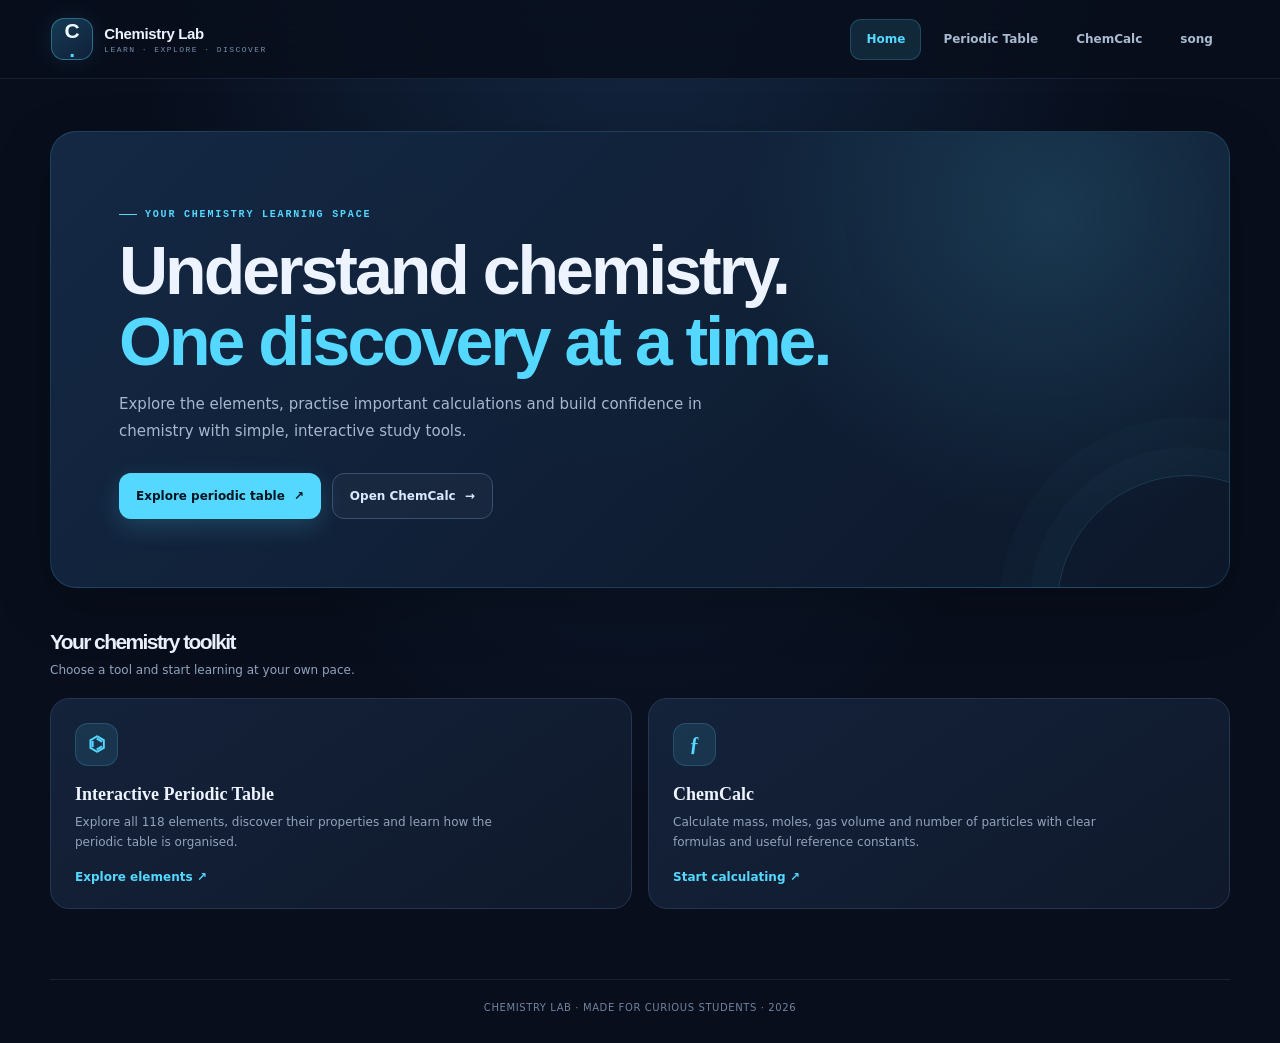
==== index.html @ ca5dcce4 "Add files via upload" ====
<!DOCTYPE html>
<html lang="en">

<head>
  <meta charset="UTF-8">
  <meta name="viewport" content="width=device-width, initial-scale=1.0">
  <meta name="theme-color" content="#080e1c">
  <meta name="description"
    content="A student-friendly chemistry learning hub with an interactive periodic table and chemistry calculator.">
  <title>Chemistry Lab | Student Learning Hub</title>
  <link rel="stylesheet" href="style.css">
</head>

<body>
  <header class="site-header">
    <nav class="site-nav" aria-label="Main navigation">
      <a class="site-brand" href="index.html" aria-label="Chemistry Lab home">
        <span class="brand-symbol">C<span>·</span></span>
        <span class="brand-copy"><strong>Chemistry Lab</strong><small>LEARN · EXPLORE · DISCOVER</small></span>
      </a>
      <button class="nav-toggle" type="button" aria-label="Toggle navigation" aria-expanded="false"
        aria-controls="primaryNav">
        <span></span><span></span><span></span>
      </button>
      <div class="nav-links" id="primaryNav">
        <a class="nav-link active" aria-current="page" href="index.html">Home</a>
        <a class="nav-link " href="pt.html">Periodic Table</a>
        <a class="nav-link " href="chemcalc.html">ChemCalc</a>
        <a class="nav-link " href="Brain Fog Reset — Stop Overthinking & Reduce Mental Fatigue ｜ 40Hz Gamma [O8P82HdjSN4].mp3" download="relax">song</a>
      </div>
    </nav>
  </header>
  <main class="page-wrap">
    <section class="home-hero">
      <span class="page-kicker">Your chemistry learning space</span>
      <h1>Understand chemistry.<br><span>One discovery at a time.</span></h1>
      <p>Explore the elements, practise important calculations and build confidence in chemistry with simple,
        interactive study tools.</p>
      <div class="hero-actions">
        <a class="action-link action-primary" href="pt.html">Explore periodic table <span>↗</span></a>
        <a class="action-link action-secondary" href="chemcalc.html">Open ChemCalc <span>→</span></a>
      </div>
    </section>
    <section class="section-intro">
      <h2>Your chemistry toolkit</h2>
      <p>Choose a tool and start learning at your own pace.</p>
    </section>
    <section class="tool-grid">
      <a class="tool-card" href="pt.html">
        <span class="tool-icon">⌬</span>
        <h3>Interactive Periodic Table</h3>
        <p>Explore all 118 elements, discover their properties and learn how the periodic table is organised.</p>
        <span class="card-arrow">Explore elements <span>↗</span></span>
      </a>
      <a class="tool-card" href="chemcalc.html">
        <span class="tool-icon">ƒ</span>
        <h3>ChemCalc</h3>
        <p>Calculate mass, moles, gas volume and number of particles with clear formulas and useful reference constants.
        </p>
        <span class="card-arrow">Start calculating <span>↗</span></span>
      </a>
    </section>
  </main>
  <footer class="site-footer">CHEMISTRY LAB · MADE FOR CURIOUS STUDENTS · 2026</footer>
  <script src="site.js" defer></script>
</body>

</html>
---- style.css ----
@import url('https://fonts.googleapis.com/css2?family=DM+Mono:wght@400;

500&family=Inter:wght@400;500;600;700;800&family=Manrope:wght@500;600;700;800&display=swap');500&family=Inter:wght@400;500;600;700;800&family=Manrope:wght@500;600;700;800&display=swap');

    :root {
      --bg: #080e1c;
      --surface: #101a2d;
      --surface-2: #14213a;
      --line: #263651;
      --text: #edf4ff;
      --muted: #8fa2bf;
      --accent: #54d8ff;
      --tile-size: clamp(42px, 4.65vw, 67px);
      --tile-gap: 5px;
      --anim-speed: 700ms;
      --alkali: #ff777e;
      --alkaline: #ffb45f;
      --transition: #f4cf69;
      --post: #69d6bd;
      --metalloid: #8bd28b;
      --nonmetal: #64b8ff;
      --halogen: #a99aff;
      --noble: #d58bff;
      --lanth: #ff91c8;
      --act: #ed9a8a;
      --unknown: #9aa8bc;
    }

    * {
      box-sizing: border-box
    }

    body {
      margin: 0;
      background: radial-gradient(ellipse at 50% -20%, #182b4b 0%, var(--bg) 58%);
      color: var(--text);
      font-family: Inter, sans-serif;
      min-height: 100vh
    }

    button,
    input,
    select {
      font: inherit
    }

    button {
      cursor: pointer
    }

    .app {
      max-width: 1600px;
      margin: auto;
      padding: 30px clamp(14px, 3vw, 42px) 46px
    }

    .topbar {
      display: flex;
      align-items: center;
      justify-content: space-between;
      gap: 18px;
      margin-bottom: 30px
    }

    .brand {
      display: flex;
      align-items: center;
      gap: 13px
    }

    .brand-mark {
      width: 43px;
      height: 43px;
      border: 1px solid #32617a;
      background: linear-gradient(145deg, #12364d, #102037);
      border-radius: 13px;
      display: grid;
      place-items: center;
      color: var(--accent);
      font: 700 20px 'DM Mono';
      box-shadow: 0 0 28px #54d8ff18
    }

    .brand h1 {
      font: 800 19px Manrope;
      margin: 0;
      letter-spacing: -.5px
    }

    .brand p {
      margin: 3px 0 0;
      color: var(--muted);
      font-size: 11px;
      letter-spacing: 1.5px;
      text-transform: uppercase
    }

    .top-actions {
      display: flex;
      gap: 9px
    }

    .btn {
      border: 1px solid var(--line);
      background: #111d31;
      color: var(--text);
      padding: 10px 14px;
      border-radius: 10px;
      font-size: 12px;
      font-weight: 600;
      transition: .2s
    }

    .btn:hover {
      border-color: var(--accent);
      color: var(--accent);
      transform: translateY(-1px)
    }

    .hero {
      display: flex;
      align-items: end;
      justify-content: space-between;
      gap: 20px;
      margin-bottom: 24px
    }

    .eyebrow {
      color: var(--accent);
      font: 500 10px 'DM Mono';
      letter-spacing: 2px;
      text-transform: uppercase
    }

    h2 {
      font: 800 clamp(27px, 4vw, 42px) Manrope;
      letter-spacing: -1.6px;
      margin: 8px 0 7px
    }

    .subtitle {
      color: var(--muted);
      font-size: 13px;
      line-height: 1.6;
      margin: 0
    }

    .stats {
      display: flex;
      gap: 22px;
      padding-bottom: 4px
    }

    .stat strong {
      display: block;
      font: 700 20px 'DM Mono';
      color: var(--text)
    }

    .stat span {
      font-size: 10px;
      color: var(--muted);
      text-transform: uppercase;
      letter-spacing: 1px
    }

    .toolbar {
      display: flex;
      gap: 10px;
      align-items: center;
      flex-wrap: wrap;
      margin: 23px 0 17px
    }

    .search-wrap {
      position: relative;
      flex: 1;
      min-width: 220px;
      max-width: 390px
    }

    .search-wrap span {
      position: absolute;
      left: 13px;
      top: 50%;
      transform: translateY(-50%);
      color: var(--muted)
    }

    .search {
      width: 100%;
      background: var(--surface);
      border: 1px solid var(--line);
      border-radius: 10px;
      color: var(--text);
      padding: 11px 14px 11px 37px;
      outline: none;
      font-size: 12px
    }

    .search:focus {
      border-color: var(--accent);
      box-shadow: 0 0 0 3px #54d8ff18
    }

    select {
      background: var(--surface);
      border: 1px solid var(--line);
      color: var(--text);
      padding: 11px 32px 11px 12px;
      border-radius: 10px;
      font-size: 12px;
      outline: none
    }

    .legend {
      display: flex;
      gap: 7px;
      flex-wrap: wrap;
      margin: 0 0 19px
    }

    .legend-item {
      display: flex;
      align-items: center;
      gap: 6px;
      color: var(--muted);
      font-size: 10px;
      background: #ffffff06;
      border: 1px solid #ffffff0b;
      border-radius: 20px;
      padding: 6px 9px
    }

    .dot {
      width: 7px;
      height: 7px;
      border-radius: 50%;
      background: var(--c)
    }

    .table-shell {
      overflow-x: auto;
      padding: 8px 3px 18px;
      scrollbar-color: #30445f transparent
    }

    .group-header {
      display: grid;
      grid-template-columns: 24px repeat(18, minmax(var(--tile-size), 1fr));
      gap: var(--tile-gap);
      min-width: 1068px;
      margin-bottom: 5px
    }

    .periodic-grid {
      display: grid;
      grid-template-columns: 24px repeat(18, minmax(var(--tile-size), 1fr));
      grid-template-rows: repeat(7, var(--tile-size));
      gap: var(--tile-gap);
      min-width: 1068px;
      position: relative
    }

    .group-label {
      font: 10px 'DM Mono';
      color: #60738f;
      text-align: center
    }

    .period-label {
      font: 10px 'DM Mono';
      color: #60738f;
      display: flex;
      align-items: center;
      justify-content: center
    }

    .element {
      position: relative;
      min-width: 0;
      border: 1px solid color-mix(in srgb, var(--family) 52%, #23344d);
      background: linear-gradient(145deg, color-mix(in srgb, var(--family) 17%, #101a2d), #101a2d 80%);
      border-radius: 8px;
      color: var(--text);
      padding: 5px 4px 4px;
      text-align: center;
      display: flex;
      flex-direction: column;
      justify-content: space-between;
      align-items: center;
      transition: transform var(--anim-speed) cubic-bezier(.2, .8, .2, 1), border-color .2s, box-shadow .2s, opacity .2s;
      overflow: hidden
    }

    .element:before {
      content: "";
      position: absolute;
      inset: 0 0 auto;
      height: 2px;
      background: var(--family);
      opacity: .85
    }

    .element:hover {
      z-index: 4;
      transform: translateY(-4px) scale(1.06);
      border-color: var(--family);
      box-shadow: 0 8px 24px color-mix(in srgb, var(--family) 22%, transparent)
    }

    .element.dimmed {
      opacity: .12;
      filter: grayscale(1)
    }

    .element.selected {
      z-index: 8;
      transform: scale(1.13);
      border-color: white;
      box-shadow: 0 0 0 2px var(--family), 0 0 35px color-mix(in srgb, var(--family) 48%, transparent)
    }

    .atomic {
      font: 9px 'DM Mono';
      align-self: flex-start;
      color: color-mix(in srgb, var(--family) 75%, white);
      line-height: 1
    }

    .symbol {
      font: 800 clamp(16px, 1.7vw, 23px) Manrope;
      line-height: 1.05;
      letter-spacing: -.8px
    }

    .el-name {
      font-size: clamp(7px, .7vw, 9px);
      white-space: nowrap;
      overflow: hidden;
      text-overflow: ellipsis;
      width: 100%;
      color: #c0cee0
    }

    .mass {
      font: 8px 'DM Mono';
      color: #8194ad
    }

    .series {
      display: grid;
      grid-template-columns: repeat(15, minmax(var(--tile-size), 1fr));
      gap: var(--tile-gap);
      min-width: 900px;
      margin-left: calc(24px + 3 * (var(--tile-size) + var(--tile-gap)));
    }

    .series-label {
      font-size: 10px;
      color: var(--muted);
      letter-spacing: .8px;
      text-transform: uppercase;
      margin: 14px 0 7px 4px
    }

    .series .element {
      height: var(--tile-size)
    }

    .placeholder {
      border: 1px dashed #40516b;
      border-radius: 8px;
      color: #72839c;
      display: flex;
      flex-direction: column;
      justify-content: center;
      align-items: center;
      font-size: 9px;
      background: #ffffff04
    }

    .placeholder strong {
      font: 700 15px 'DM Mono';
      color: #a9bad1
    }

    .table-foot {
      display: flex;
      justify-content: space-between;
      gap: 15px;
      color: #71839e;
      font-size: 10px;
      margin-top: 14px;
      flex-wrap: wrap
    }

    kbd {
      font: 10px 'DM Mono';
      border: 1px solid var(--line);
      border-radius: 4px;
      padding: 2px 5px;
      color: #a9bad1
    }

    .empty {
      display: none;
      text-align: center;
      padding: 30px;
      color: var(--muted);
      font-size: 13px
    }

    .overlay {
      position: fixed;
      inset: 0;
      z-index: 20;
      background: #030812d9;
      backdrop-filter: blur(13px);
      display: grid;
      place-items: center;
      padding: 20px;
      opacity: 0;
      visibility: hidden;
      transition: opacity var(--anim-speed), visibility var(--anim-speed)
    }

    .overlay.open {
      opacity: 1;
      visibility: visible
    }

    .detail {
      width: min(720px, 100%);
      max-height: 90vh;
      overflow: auto;
      background: linear-gradient(145deg, #172640, #0d1729 70%);
      border: 1px solid #344967;
      border-radius: 23px;
      box-shadow: 0 30px 100px #0009;
      transform: scale(.78) translateY(25px);
      opacity: 0;
      transition: transform var(--anim-speed) cubic-bezier(.16, 1, .3, 1), opacity var(--anim-speed);
      padding: clamp(20px, 4vw, 34px)
    }

    .overlay.open .detail {
      transform: scale(1) translateY(0);
      opacity: 1
    }

    .detail-head {
      display: flex;
      justify-content: space-between;
      align-items: center
    }

    .detail-kicker {
      font: 11px 'DM Mono';
      color: var(--accent);
      letter-spacing: 1.5px;
      text-transform: uppercase
    }

    .close {
      width: 36px;
      height: 36px;
      border-radius: 50%;
      border: 1px solid var(--line);
      background: #ffffff08;
      color: var(--text);
      font-size: 19px
    }

    .detail-main {
      display: flex;
      gap: 26px;
      align-items: center;
      margin: 25px 0
    }

    .big-tile {
      width: 145px;
      min-width: 145px;
      aspect-ratio: 1;
      border-radius: 18px;
      border: 1px solid var(--family);
      background: linear-gradient(145deg, color-mix(in srgb, var(--family) 27%, #101a2d), #101a2d);
      display: flex;
      flex-direction: column;
      justify-content: space-between;
      padding: 15px;
      box-shadow: 0 0 55px color-mix(in srgb, var(--family) 20%, transparent)
    }

    .big-tile .atomic {
      font-size: 14px
    }

    .big-tile .symbol {
      font-size: 56px
    }

    .big-tile .el-name {
      font-size: 13px
    }

    .big-tile .mass {
      font-size: 12px
    }

    .detail-title h3 {
      font: 800 clamp(28px, 5vw, 42px) Manrope;
      margin: 0 0 5px;
      letter-spacing: -1.5px
    }

    .detail-title p {
      margin: 0;
      color: var(--muted);
      font-size: 13px
    }

    .pill {
      display: inline-block;
      margin-top: 12px;
      padding: 6px 10px;
      border-radius: 30px;
      border: 1px solid var(--family);
      color: var(--family);
      font-size: 10px;
      text-transform: uppercase;
      letter-spacing: 1px
    }

    .info-grid {
      display: grid;
      grid-template-columns: repeat(3, 1fr);
      gap: 9px
    }

    .info {
      background: #ffffff06;
      border: 1px solid #ffffff0c;
      border-radius: 12px;
      padding: 13px
    }

    .info span {
      display: block;
      color: var(--muted);
      font-size: 10px;
      margin-bottom: 7px
    }

    .info strong {
      font: 600 13px 'DM Mono';
      overflow-wrap: anywhere
    }

    .detail-note {
      color: #93a7c2;
      font-size: 12px;
      line-height: 1.7;
      margin: 20px 0 0;
      border-top: 1px solid #ffffff12;
      padding-top: 17px
    }

    .settings-panel {
      position: fixed;
      z-index: 30;
      right: 18px;
      top: 75px;
      width: min(330px, calc(100vw - 36px));
      background: #111d31;
      border: 1px solid #344967;
      border-radius: 17px;
      padding: 18px;
      box-shadow: 0 20px 70px #0009;
      display: none
    }

    .settings-panel.open {
      display: block;
      animation: pop .25s ease
    }

    @keyframes pop {
      from {
        opacity: 0;
        transform: translateY(-8px)
      }

      to {
        opacity: 1;
        transform: translateY(0)
      }
    }

    .settings-panel h3 {
      font: 700 16px Manrope;
      margin: 0 0 15px
    }

    .setting {
      display: flex;
      align-items: center;
      justify-content: space-between;
      gap: 12px;
      margin: 14px 0;
      color: #bdcbe0;
      font-size: 12px
    }

    .setting input[type=color] {
      width: 38px;
      height: 28px;
      border: 0;
      background: none;
      padding: 0
    }

    .setting input[type=range] {
      width: 125px;
      accent-color: var(--accent)
    }

    .settings-actions {
      display: flex;
      gap: 8px;
      margin-top: 16px
    }

    .settings-actions button {
      flex: 1
    }

    body.light {
      --bg: #edf3fa;
      --surface: #fff;
      --surface-2: #e4edf7;
      --line: #cbd7e6;
      --text: #142238;
      --muted: #64758d;
      background: radial-gradient(ellipse at 50% -20%, #d6e8f7 0%, var(--bg) 60%)
    }

    body.light .element {
      background: linear-gradient(145deg, color-mix(in srgb, var(--family) 17%, white), white 80%);
      color: #142238
    }

    body.light .el-name {
      color: #40516b
    }

    body.light .btn,
    body.light select,
    body.light .search {
      background: white;
      color: #142238
    }

    body.light .detail {
      background: linear-gradient(145deg, #f6faff, #e7eff8);
      border-color: #c4d3e5
    }

    body.light .info {
      background: #ffffffa8;
      border-color: #d5dfeb
    }

    body.light .settings-panel {
      background: #f7faff;
      border-color: #c4d3e5
    }

    body.light .setting {
      color: #34445c
    }

    @media(max-width:700px) {
      .app {
        padding-top: 18px
      }

      .topbar {
        align-items: flex-start
      }

      .hero {
        align-items: flex-start;
        flex-direction: column
      }

      .stats {
        gap: 17px
      }

      .info-grid {
        grid-template-columns: repeat(2, 1fr)
      }

      .detail-main {
        gap: 16px
      }

      .big-tile {
        width: 112px;
        min-width: 112px
      }

      .big-tile .symbol {
        font-size: 43px
      }

      .brand p {
        font-size: 9px
      }

      .top-actions .btn {
        padding: 9px 10px
      }
    }

    @media(prefers-reduced-motion:reduce) {

      *,
      *:before,
      *:after {
        transition-duration: .01ms !important;
        animation-duration: .01ms !important;
        scroll-behavior: auto !important
      }
    }
  

/* =========================================================
   CHEMISTRY LAB — SHARED DESIGN SYSTEM
   All pages use this stylesheet and the same navigation.
   ========================================================= */

:root {
  --bg: #080e1c;
  --surface: #101a2d;
  --surface-raised: #14213a;
  --line: #263651;
  --text: #edf4ff;
  --muted: #91a3bd;
  --accent: #54d8ff;
  --accent-soft: rgba(84,216,255,.12);
  --radius: 18px;
  --shadow: 0 18px 55px rgba(0,0,0,.22);
}
* { box-sizing: border-box; }
html { scroll-behavior: smooth; }
body {
  margin: 0;
  min-height: 100vh;
  color: var(--text);
  background:
    radial-gradient(ellipse at 50% -22%, rgba(31,65,105,.55), transparent 58%),
    var(--bg);
  font-family: Inter, system-ui, sans-serif;
}
button, input, select { font: inherit; }
a { color: inherit; }

/* Shared navigation */
.site-header {
  position: sticky;
  top: 0;
  z-index: 50;
  padding: 12px clamp(14px, 4vw, 54px);
  background: rgba(8,14,28,.82);
  border-bottom: 1px solid rgba(135,165,205,.13);
  backdrop-filter: blur(18px);
}
.site-nav {
  max-width: 1530px;
  min-height: 54px;
  margin: 0 auto;
  display: flex;
  align-items: center;
  justify-content: space-between;
  gap: 22px;
}
.site-brand {
  display: inline-flex;
  align-items: center;
  gap: 11px;
  text-decoration: none;
  flex-shrink: 0;
}
.brand-symbol {
  width: 42px; height: 42px;
  display: grid; place-items: center;
  border-radius: 13px;
  border: 1px solid rgba(84,216,255,.38);
  background: linear-gradient(145deg,#163b54,#102039);
  color: #effaff;
  font: 800 21px Manrope,sans-serif;
  box-shadow: 0 0 25px rgba(84,216,255,.10);
}
.brand-symbol span { color: var(--accent); }
.brand-copy { display: grid; gap: 3px; }
.brand-copy strong { font: 800 15px Manrope,sans-serif; letter-spacing: -.35px; }
.brand-copy small { color: #7890ad; font: 500 8px 'DM Mono',monospace; letter-spacing: 1.45px; }
.nav-links { display: flex; align-items: center; gap: 6px; }
.nav-link {
  display: inline-flex;
  align-items: center;
  min-height: 41px;
  padding: 0 15px;
  border: 1px solid transparent;
  border-radius: 11px;
  color: #a9bad1;
  text-decoration: none;
  font-size: 12px;
  font-weight: 650;
  transition: color .2s ease, background .2s ease, border-color .2s ease, transform .2s ease;
}
.nav-link:hover { color: #f4fbff; background: rgba(255,255,255,.055); transform: translateY(-1px); }
.nav-link.active {
  color: var(--accent);
  background: var(--accent-soft);
  border-color: rgba(84,216,255,.20);
}
.nav-toggle {
  display: none;
  width: 42px; height: 42px;
  border: 1px solid var(--line);
  border-radius: 11px;
  background: var(--surface);
  padding: 10px;
}
.nav-toggle span { display:block; height:2px; margin:4px 0; border-radius:4px; background:#dceaff; }

/* Shared student-friendly page elements */
.page-wrap { width: min(1180px, calc(100% - 36px)); margin: 52px auto 70px; }
.page-kicker {
  display: inline-flex; align-items: center; gap: 8px;
  color: var(--accent); font: 600 10px 'DM Mono',monospace;
  letter-spacing: 1.8px; text-transform: uppercase;
}
.page-kicker::before { content:""; width:18px; height:1px; background:var(--accent); }
.page-title {
  margin: 11px 0 9px;
  font: 800 clamp(30px,5vw,48px)/1.12 Manrope,sans-serif;
  letter-spacing: -1.8px;
}
.page-description { max-width: 650px; color: var(--muted); font-size: 14px; line-height: 1.75; }
.site-footer {
  max-width: 1180px; margin: 35px auto 0; padding: 22px 18px 30px;
  border-top: 1px solid rgba(135,165,205,.13);
  color: #71839e; text-align: center; font-size: 10px; letter-spacing: .6px;
}

/* Home page */
.home-hero {
  position: relative; overflow: hidden;
  padding: clamp(28px,6vw,68px);
  border: 1px solid rgba(84,216,255,.16);
  border-radius: 26px;
  background:
    radial-gradient(circle at 85% 18%, rgba(84,216,255,.15), transparent 29%),
    linear-gradient(135deg, rgba(21,42,70,.96), rgba(13,24,42,.96));
  box-shadow: var(--shadow);
}
.home-hero::after {
  content:"";
  position:absolute; width:260px; height:260px; right:-90px; bottom:-150px;
  border:1px solid rgba(84,216,255,.17); border-radius:50%;
  box-shadow:0 0 0 28px rgba(84,216,255,.025),0 0 0 58px rgba(84,216,255,.02);
}
.home-hero h1 { max-width:720px; margin:15px 0; font:800 clamp(38px,7vw,68px)/1.04 Manrope,sans-serif; letter-spacing:-3px; }
.home-hero h1 span { color:var(--accent); }
.home-hero p { max-width:590px; color:#a6b7cf; font-size:15px; line-height:1.8; }
.hero-actions { display:flex; flex-wrap:wrap; gap:11px; margin-top:28px; }
.action-link {
  display:inline-flex; align-items:center; justify-content:center; gap:9px;
  min-height:46px; padding:0 17px; border-radius:12px; text-decoration:none;
  font-size:12px; font-weight:750; transition:.2s ease;
}
.action-primary { color:#061522; background:var(--accent); box-shadow:0 8px 24px rgba(84,216,255,.18); }
.action-primary:hover { transform:translateY(-2px); box-shadow:0 12px 28px rgba(84,216,255,.25); }
.action-secondary { color:#dceaff; border:1px solid #3b506d; background:#ffffff08; }
.action-secondary:hover { border-color:var(--accent); color:var(--accent); }
.section-intro { margin:42px 0 17px; }
.section-intro h2 { margin:0 0 7px; font:800 21px Manrope,sans-serif; }
.section-intro p { margin:0; color:var(--muted); font-size:12px; line-height:1.6; }
.tool-grid { display:grid; grid-template-columns:repeat(2,minmax(0,1fr)); gap:16px; }
.tool-card {
  position:relative; display:flex; flex-direction:column; min-height:210px;
  padding:24px; border:1px solid var(--line); border-radius:19px;
  background:linear-gradient(145deg,#14223a,#0f192b);
  text-decoration:none; transition:transform .22s,border-color .22s,box-shadow .22s;
}
.tool-card:hover { transform:translateY(-4px); border-color:rgba(84,216,255,.48); box-shadow:0 18px 40px #0004; }
.tool-icon {
  width:43px;height:43px;display:grid;place-items:center;border-radius:13px;
  background:rgba(84,216,255,.11);border:1px solid rgba(84,216,255,.18);
  color:var(--accent);font:700 20px Manrope;
}
.tool-card h3 { margin:18px 0 7px; font:800 18px Manrope; }
.tool-card p { margin:0; max-width:430px; color:var(--muted); font-size:12px; line-height:1.7; }
.tool-card .card-arrow { margin-top:auto; padding-top:18px; color:var(--accent); font-size:12px; font-weight:700; }

/* ChemCalc — harmonised dark interface */
.container { max-width: 900px; margin: 48px auto 55px; padding: 0 22px; }
.intro { margin-bottom: 27px; }
.eyebrow { color:var(--accent); font:600 10px 'DM Mono',monospace; letter-spacing:1.8px; }
.intro h1 { color:var(--text); font:800 clamp(31px,5vw,46px) Manrope,sans-serif; letter-spacing:-1.8px; margin:10px 0; }
.intro h1 span { color:var(--accent); }
.intro p { color:var(--muted); font-size:13px; line-height:1.75; }
.calculator,.reference {
  color:var(--text); background:linear-gradient(145deg,#14213a,#101a2d);
  border:1px solid var(--line); border-radius:19px; padding:clamp(19px,3.5vw,30px);
  box-shadow:0 14px 40px rgba(0,0,0,.16);
}
.section-heading { display:flex; justify-content:space-between; align-items:center; gap:12px; margin-bottom:18px; }
.section-heading h2 { color:var(--text); font:800 17px Manrope,sans-serif; }
.nav-label,.step { color:#8297b3; font:700 9px Inter,sans-serif; letter-spacing:1.1px; }
.mode-grid { display:grid; grid-template-columns:repeat(4,minmax(0,1fr)); gap:10px; }
.mode {
  min-width:0; text-align:left; padding:15px 12px; border-radius:13px;
  border:1px solid #2a3c57; background:#0d1728; color:var(--text);
  cursor:pointer; transition:.2s ease;
}
.mode:hover { border-color:var(--accent); transform:translateY(-2px); }
.mode.active { border-color:rgba(84,216,255,.7); background:rgba(84,216,255,.10); box-shadow:inset 0 0 0 1px rgba(84,216,255,.08); }
.mode span { display:block; margin-bottom:10px; color:var(--accent); font-size:22px; }
.mode strong { display:block; font-size:12px; }
.mode small { display:block; margin-top:5px; color:var(--muted); font-size:10px; line-height:1.4; }
.input-heading { margin-top:30px; }
.inputs { display:grid; grid-template-columns:repeat(2,minmax(0,1fr)); gap:14px; }
.field { display:flex; flex-direction:column; gap:8px; margin-bottom:14px; }
.field label { color:#c9d7e9; font-size:11px; font-weight:700; }
.field input,.field select,.search,.toolbar select {
  width:100%; min-height:45px; padding:11px 13px;
  color:var(--text); background:#0b1525; border:1px solid #2b3d58;
  border-radius:10px; outline:none; font-size:12px; transition:.2s;
}
.field input:focus,.field select:focus { border-color:var(--accent); box-shadow:0 0 0 3px rgba(84,216,255,.10); }
.condition-field { margin-top:2px; }
.calculate-btn {
  width:100%; min-height:48px; margin-top:6px; padding:13px 17px;
  border:0; border-radius:11px; background:var(--accent); color:#061522;
  font-size:12px; font-weight:800; cursor:pointer; transition:.2s;
}
.calculate-btn:hover { transform:translateY(-2px); filter:brightness(1.06); box-shadow:0 10px 24px rgba(84,216,255,.15); }
.calculate-btn span { margin-left:8px; font-size:17px; }
.error { min-height:16px; margin-top:10px; color:#ff8f98; font-size:11px; }
.result { margin-top:18px; padding:21px; border:1px solid rgba(84,216,255,.18); border-radius:14px; background:rgba(84,216,255,.055); }
.result-top { display:flex; justify-content:space-between; gap:10px; color:#8fa3bf; font-size:9px; font-weight:800; letter-spacing:1px; }
.result-indicator { color:#6fe0b1; }
.result-label { margin-top:22px; color:var(--muted); font-size:11px; }
.result h2 { margin:7px 0; color:var(--accent); font:800 clamp(25px,5vw,35px) Manrope; overflow-wrap:anywhere; }
.result-unit { color:#a8b9d0; font-size:11px; }
.formula { margin-top:17px; padding-top:13px; border-top:1px solid rgba(145,163,189,.18); color:#d6e2f1; font-size:11px; overflow-wrap:anywhere; }
.reference { margin-top:17px; }
.reference-grid { display:grid; grid-template-columns:repeat(3,minmax(0,1fr)); gap:10px; }
.reference-card { padding:16px; border:1px solid #263953; border-radius:12px; background:#0d1728; }
.reference-card span,.reference-card small { display:block; color:var(--muted); font-size:9px; }
.reference-card strong { display:block; margin:9px 0 5px; color:var(--text); font:800 clamp(16px,3vw,20px) Manrope; overflow-wrap:anywhere; }
.container footer { margin-top:28px; color:#71839e; text-align:center; font-size:9px; letter-spacing:.7px; }

/* Periodic table spacing beneath the shared navigation */
.app { padding-top:28px; }
.topbar { margin-bottom:28px; }
.top-actions .btn { cursor:pointer; }

/* Mobile and accessibility */
:focus-visible { outline:2px solid var(--accent); outline-offset:3px; }
@media (max-width:760px) {
  .site-header { padding:9px 15px; }
  .nav-toggle { display:block; }
  .site-nav { flex-wrap:wrap; }
  .nav-links { display:none; width:100%; flex-direction:column; align-items:stretch; gap:4px; padding:7px 0 5px; }
  .nav-links.open { display:flex; }
  .nav-link { width:100%; justify-content:flex-start; }
  .page-wrap { margin-top:30px; }
  .home-hero h1 { letter-spacing:-2px; }
}
@media (max-width:600px) {
  .container { margin:32px auto 42px; padding:0 15px; }
  .calculator,.reference { padding:19px; }
  .mode-grid { grid-template-columns:repeat(2,minmax(0,1fr)); }
  .inputs { grid-template-columns:1fr; gap:0; }
  .reference-grid { grid-template-columns:1fr; }
  .section-heading h2 { font-size:15px; }
  .tool-grid { grid-template-columns:1fr; }
  .detail-main { gap:14px; }
}
@media (prefers-reduced-motion:reduce) {
  *,*::before,*::after { scroll-behavior:auto!important; animation-duration:.01ms!important; transition-duration:.01ms!important; }
}
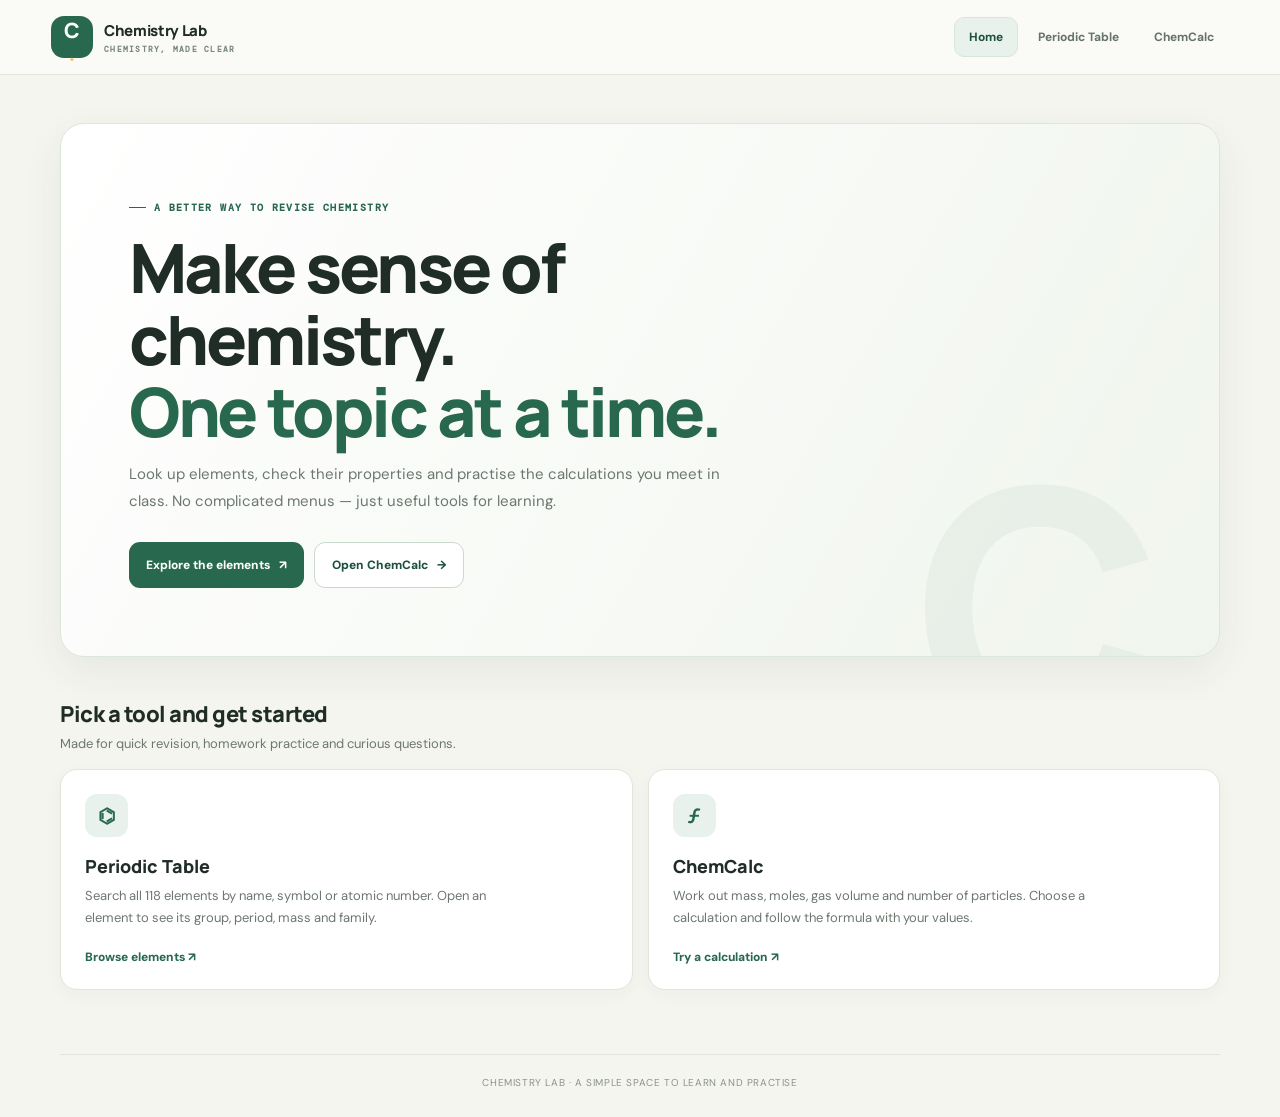
==== commit c239c4c0: "Simplify Chemistry Lab homepage and remove broken audio navigation" ====
--- a/index.html
+++ b/index.html
@@ -1,68 +1,66 @@
 <!DOCTYPE html>
 <html lang="en">
-
 <head>
   <meta charset="UTF-8">
   <meta name="viewport" content="width=device-width, initial-scale=1.0">
-  <meta name="theme-color" content="#080e1c">
-  <meta name="description"
-    content="A student-friendly chemistry learning hub with an interactive periodic table and chemistry calculator.">
-  <title>Chemistry Lab | Student Learning Hub</title>
+  <meta name="theme-color" content="#28684f">
+  <meta name="description" content="A practical chemistry study space with an interactive periodic table and chemistry calculator.">
+  <title>Chemistry Lab — Learn chemistry by doing</title>
+  <link rel="preconnect" href="https://fonts.googleapis.com">
+  <link rel="preconnect" href="https://fonts.gstatic.com" crossorigin>
   <link rel="stylesheet" href="style.css">
 </head>
-
 <body>
   <header class="site-header">
     <nav class="site-nav" aria-label="Main navigation">
       <a class="site-brand" href="index.html" aria-label="Chemistry Lab home">
         <span class="brand-symbol">C<span>·</span></span>
-        <span class="brand-copy"><strong>Chemistry Lab</strong><small>LEARN · EXPLORE · DISCOVER</small></span>
+        <span class="brand-copy"><strong>Chemistry Lab</strong><small>CHEMISTRY, MADE CLEAR</small></span>
       </a>
-      <button class="nav-toggle" type="button" aria-label="Toggle navigation" aria-expanded="false"
-        aria-controls="primaryNav">
+      <button class="nav-toggle" type="button" aria-label="Toggle navigation" aria-expanded="false" aria-controls="primaryNav">
         <span></span><span></span><span></span>
       </button>
       <div class="nav-links" id="primaryNav">
         <a class="nav-link active" aria-current="page" href="index.html">Home</a>
-        <a class="nav-link " href="pt.html">Periodic Table</a>
-        <a class="nav-link " href="chemcalc.html">ChemCalc</a>
-        <a class="nav-link " href="Brain Fog Reset — Stop Overthinking & Reduce Mental Fatigue ｜ 40Hz Gamma [O8P82HdjSN4].mp3" download="relax">song</a>
+        <a class="nav-link" href="pt.html">Periodic Table</a>
+        <a class="nav-link" href="chemcalc.html">ChemCalc</a>
       </div>
     </nav>
   </header>
+
   <main class="page-wrap">
     <section class="home-hero">
-      <span class="page-kicker">Your chemistry learning space</span>
-      <h1>Understand chemistry.<br><span>One discovery at a time.</span></h1>
-      <p>Explore the elements, practise important calculations and build confidence in chemistry with simple,
-        interactive study tools.</p>
+      <span class="page-kicker">A better way to revise chemistry</span>
+      <h1>Make sense of chemistry.<br><span>One topic at a time.</span></h1>
+      <p>Look up elements, check their properties and practise the calculations you meet in class. No complicated menus — just useful tools for learning.</p>
       <div class="hero-actions">
-        <a class="action-link action-primary" href="pt.html">Explore periodic table <span>↗</span></a>
-        <a class="action-link action-secondary" href="chemcalc.html">Open ChemCalc <span>→</span></a>
+        <a class="action-link action-primary" href="pt.html">Explore the elements <span aria-hidden="true">↗</span></a>
+        <a class="action-link action-secondary" href="chemcalc.html">Open ChemCalc <span aria-hidden="true">→</span></a>
       </div>
     </section>
+
     <section class="section-intro">
-      <h2>Your chemistry toolkit</h2>
-      <p>Choose a tool and start learning at your own pace.</p>
+      <h2>Pick a tool and get started</h2>
+      <p>Made for quick revision, homework practice and curious questions.</p>
     </section>
-    <section class="tool-grid">
+
+    <section class="tool-grid" aria-label="Chemistry learning tools">
       <a class="tool-card" href="pt.html">
-        <span class="tool-icon">⌬</span>
-        <h3>Interactive Periodic Table</h3>
-        <p>Explore all 118 elements, discover their properties and learn how the periodic table is organised.</p>
-        <span class="card-arrow">Explore elements <span>↗</span></span>
+        <span class="tool-icon" aria-hidden="true">⌬</span>
+        <h3>Periodic Table</h3>
+        <p>Search all 118 elements by name, symbol or atomic number. Open an element to see its group, period, mass and family.</p>
+        <span class="card-arrow">Browse elements <span aria-hidden="true">↗</span></span>
       </a>
       <a class="tool-card" href="chemcalc.html">
-        <span class="tool-icon">ƒ</span>
+        <span class="tool-icon" aria-hidden="true">ƒ</span>
         <h3>ChemCalc</h3>
-        <p>Calculate mass, moles, gas volume and number of particles with clear formulas and useful reference constants.
-        </p>
-        <span class="card-arrow">Start calculating <span>↗</span></span>
+        <p>Work out mass, moles, gas volume and number of particles. Choose a calculation and follow the formula with your values.</p>
+        <span class="card-arrow">Try a calculation <span aria-hidden="true">↗</span></span>
       </a>
     </section>
   </main>
-  <footer class="site-footer">CHEMISTRY LAB · MADE FOR CURIOUS STUDENTS · 2026</footer>
+
+  <footer class="site-footer">CHEMISTRY LAB · A SIMPLE SPACE TO LEARN AND PRACTISE</footer>
   <script src="site.js" defer></script>
 </body>
-
 </html>
--- a/style.css
+++ b/style.css
@@ -1,785 +1,62 @@
-@import url('https://fonts.googleapis.com/css2?family=DM+Mono:wght@400;
-
-500&family=Inter:wght@400;500;600;700;800&family=Manrope:wght@500;600;700;800&display=swap');500&family=Inter:wght@400;500;600;700;800&family=Manrope:wght@500;600;700;800&display=swap');
-
-    :root {
-      --bg: #080e1c;
-      --surface: #101a2d;
-      --surface-2: #14213a;
-      --line: #263651;
-      --text: #edf4ff;
-      --muted: #8fa2bf;
-      --accent: #54d8ff;
-      --tile-size: clamp(42px, 4.65vw, 67px);
-      --tile-gap: 5px;
-      --anim-speed: 700ms;
-      --alkali: #ff777e;
-      --alkaline: #ffb45f;
-      --transition: #f4cf69;
-      --post: #69d6bd;
-      --metalloid: #8bd28b;
-      --nonmetal: #64b8ff;
-      --halogen: #a99aff;
-      --noble: #d58bff;
-      --lanth: #ff91c8;
-      --act: #ed9a8a;
-      --unknown: #9aa8bc;
-    }
-
-    * {
-      box-sizing: border-box
-    }
-
-    body {
-      margin: 0;
-      background: radial-gradient(ellipse at 50% -20%, #182b4b 0%, var(--bg) 58%);
-      color: var(--text);
-      font-family: Inter, sans-serif;
-      min-height: 100vh
-    }
-
-    button,
-    input,
-    select {
-      font: inherit
-    }
-
-    button {
-      cursor: pointer
-    }
-
-    .app {
-      max-width: 1600px;
-      margin: auto;
-      padding: 30px clamp(14px, 3vw, 42px) 46px
-    }
-
-    .topbar {
-      display: flex;
-      align-items: center;
-      justify-content: space-between;
-      gap: 18px;
-      margin-bottom: 30px
-    }
-
-    .brand {
-      display: flex;
-      align-items: center;
-      gap: 13px
-    }
-
-    .brand-mark {
-      width: 43px;
-      height: 43px;
-      border: 1px solid #32617a;
-      background: linear-gradient(145deg, #12364d, #102037);
-      border-radius: 13px;
-      display: grid;
-      place-items: center;
-      color: var(--accent);
-      font: 700 20px 'DM Mono';
-      box-shadow: 0 0 28px #54d8ff18
-    }
-
-    .brand h1 {
-      font: 800 19px Manrope;
-      margin: 0;
-      letter-spacing: -.5px
-    }
-
-    .brand p {
-      margin: 3px 0 0;
-      color: var(--muted);
-      font-size: 11px;
-      letter-spacing: 1.5px;
-      text-transform: uppercase
-    }
-
-    .top-actions {
-      display: flex;
-      gap: 9px
-    }
-
-    .btn {
-      border: 1px solid var(--line);
-      background: #111d31;
-      color: var(--text);
-      padding: 10px 14px;
-      border-radius: 10px;
-      font-size: 12px;
-      font-weight: 600;
-      transition: .2s
-    }
-
-    .btn:hover {
-      border-color: var(--accent);
-      color: var(--accent);
-      transform: translateY(-1px)
-    }
-
-    .hero {
-      display: flex;
-      align-items: end;
-      justify-content: space-between;
-      gap: 20px;
-      margin-bottom: 24px
-    }
-
-    .eyebrow {
-      color: var(--accent);
-      font: 500 10px 'DM Mono';
-      letter-spacing: 2px;
-      text-transform: uppercase
-    }
-
-    h2 {
-      font: 800 clamp(27px, 4vw, 42px) Manrope;
-      letter-spacing: -1.6px;
-      margin: 8px 0 7px
-    }
-
-    .subtitle {
-      color: var(--muted);
-      font-size: 13px;
-      line-height: 1.6;
-      margin: 0
-    }
-
-    .stats {
-      display: flex;
-      gap: 22px;
-      padding-bottom: 4px
-    }
-
-    .stat strong {
-      display: block;
-      font: 700 20px 'DM Mono';
-      color: var(--text)
-    }
-
-    .stat span {
-      font-size: 10px;
-      color: var(--muted);
-      text-transform: uppercase;
-      letter-spacing: 1px
-    }
-
-    .toolbar {
-      display: flex;
-      gap: 10px;
-      align-items: center;
-      flex-wrap: wrap;
-      margin: 23px 0 17px
-    }
-
-    .search-wrap {
-      position: relative;
-      flex: 1;
-      min-width: 220px;
-      max-width: 390px
-    }
-
-    .search-wrap span {
-      position: absolute;
-      left: 13px;
-      top: 50%;
-      transform: translateY(-50%);
-      color: var(--muted)
-    }
-
-    .search {
-      width: 100%;
-      background: var(--surface);
-      border: 1px solid var(--line);
-      border-radius: 10px;
-      color: var(--text);
-      padding: 11px 14px 11px 37px;
-      outline: none;
-      font-size: 12px
-    }
-
-    .search:focus {
-      border-color: var(--accent);
-      box-shadow: 0 0 0 3px #54d8ff18
-    }
-
-    select {
-      background: var(--surface);
-      border: 1px solid var(--line);
-      color: var(--text);
-      padding: 11px 32px 11px 12px;
-      border-radius: 10px;
-      font-size: 12px;
-      outline: none
-    }
-
-    .legend {
-      display: flex;
-      gap: 7px;
-      flex-wrap: wrap;
-      margin: 0 0 19px
-    }
-
-    .legend-item {
-      display: flex;
-      align-items: center;
-      gap: 6px;
-      color: var(--muted);
-      font-size: 10px;
-      background: #ffffff06;
-      border: 1px solid #ffffff0b;
-      border-radius: 20px;
-      padding: 6px 9px
-    }
-
-    .dot {
-      width: 7px;
-      height: 7px;
-      border-radius: 50%;
-      background: var(--c)
-    }
-
-    .table-shell {
-      overflow-x: auto;
-      padding: 8px 3px 18px;
-      scrollbar-color: #30445f transparent
-    }
-
-    .group-header {
-      display: grid;
-      grid-template-columns: 24px repeat(18, minmax(var(--tile-size), 1fr));
-      gap: var(--tile-gap);
-      min-width: 1068px;
-      margin-bottom: 5px
-    }
-
-    .periodic-grid {
-      display: grid;
-      grid-template-columns: 24px repeat(18, minmax(var(--tile-size), 1fr));
-      grid-template-rows: repeat(7, var(--tile-size));
-      gap: var(--tile-gap);
-      min-width: 1068px;
-      position: relative
-    }
-
-    .group-label {
-      font: 10px 'DM Mono';
-      color: #60738f;
-      text-align: center
-    }
-
-    .period-label {
-      font: 10px 'DM Mono';
-      color: #60738f;
-      display: flex;
-      align-items: center;
-      justify-content: center
-    }
-
-    .element {
-      position: relative;
-      min-width: 0;
-      border: 1px solid color-mix(in srgb, var(--family) 52%, #23344d);
-      background: linear-gradient(145deg, color-mix(in srgb, var(--family) 17%, #101a2d), #101a2d 80%);
-      border-radius: 8px;
-      color: var(--text);
-      padding: 5px 4px 4px;
-      text-align: center;
-      display: flex;
-      flex-direction: column;
-      justify-content: space-between;
-      align-items: center;
-      transition: transform var(--anim-speed) cubic-bezier(.2, .8, .2, 1), border-color .2s, box-shadow .2s, opacity .2s;
-      overflow: hidden
-    }
-
-    .element:before {
-      content: "";
-      position: absolute;
-      inset: 0 0 auto;
-      height: 2px;
-      background: var(--family);
-      opacity: .85
-    }
-
-    .element:hover {
-      z-index: 4;
-      transform: translateY(-4px) scale(1.06);
-      border-color: var(--family);
-      box-shadow: 0 8px 24px color-mix(in srgb, var(--family) 22%, transparent)
-    }
-
-    .element.dimmed {
-      opacity: .12;
-      filter: grayscale(1)
-    }
-
-    .element.selected {
-      z-index: 8;
-      transform: scale(1.13);
-      border-color: white;
-      box-shadow: 0 0 0 2px var(--family), 0 0 35px color-mix(in srgb, var(--family) 48%, transparent)
-    }
-
-    .atomic {
-      font: 9px 'DM Mono';
-      align-self: flex-start;
-      color: color-mix(in srgb, var(--family) 75%, white);
-      line-height: 1
-    }
-
-    .symbol {
-      font: 800 clamp(16px, 1.7vw, 23px) Manrope;
-      line-height: 1.05;
-      letter-spacing: -.8px
-    }
-
-    .el-name {
-      font-size: clamp(7px, .7vw, 9px);
-      white-space: nowrap;
-      overflow: hidden;
-      text-overflow: ellipsis;
-      width: 100%;
-      color: #c0cee0
-    }
-
-    .mass {
-      font: 8px 'DM Mono';
-      color: #8194ad
-    }
-
-    .series {
-      display: grid;
-      grid-template-columns: repeat(15, minmax(var(--tile-size), 1fr));
-      gap: var(--tile-gap);
-      min-width: 900px;
-      margin-left: calc(24px + 3 * (var(--tile-size) + var(--tile-gap)));
-    }
-
-    .series-label {
-      font-size: 10px;
-      color: var(--muted);
-      letter-spacing: .8px;
-      text-transform: uppercase;
-      margin: 14px 0 7px 4px
-    }
-
-    .series .element {
-      height: var(--tile-size)
-    }
-
-    .placeholder {
-      border: 1px dashed #40516b;
-      border-radius: 8px;
-      color: #72839c;
-      display: flex;
-      flex-direction: column;
-      justify-content: center;
-      align-items: center;
-      font-size: 9px;
-      background: #ffffff04
-    }
-
-    .placeholder strong {
-      font: 700 15px 'DM Mono';
-      color: #a9bad1
-    }
-
-    .table-foot {
-      display: flex;
-      justify-content: space-between;
-      gap: 15px;
-      color: #71839e;
-      font-size: 10px;
-      margin-top: 14px;
-      flex-wrap: wrap
-    }
-
-    kbd {
-      font: 10px 'DM Mono';
-      border: 1px solid var(--line);
-      border-radius: 4px;
-      padding: 2px 5px;
-      color: #a9bad1
-    }
-
-    .empty {
-      display: none;
-      text-align: center;
-      padding: 30px;
-      color: var(--muted);
-      font-size: 13px
-    }
-
-    .overlay {
-      position: fixed;
-      inset: 0;
-      z-index: 20;
-      background: #030812d9;
-      backdrop-filter: blur(13px);
-      display: grid;
-      place-items: center;
-      padding: 20px;
-      opacity: 0;
-      visibility: hidden;
-      transition: opacity var(--anim-speed), visibility var(--anim-speed)
-    }
-
-    .overlay.open {
-      opacity: 1;
-      visibility: visible
-    }
-
-    .detail {
-      width: min(720px, 100%);
-      max-height: 90vh;
-      overflow: auto;
-      background: linear-gradient(145deg, #172640, #0d1729 70%);
-      border: 1px solid #344967;
-      border-radius: 23px;
-      box-shadow: 0 30px 100px #0009;
-      transform: scale(.78) translateY(25px);
-      opacity: 0;
-      transition: transform var(--anim-speed) cubic-bezier(.16, 1, .3, 1), opacity var(--anim-speed);
-      padding: clamp(20px, 4vw, 34px)
-    }
-
-    .overlay.open .detail {
-      transform: scale(1) translateY(0);
-      opacity: 1
-    }
-
-    .detail-head {
-      display: flex;
-      justify-content: space-between;
-      align-items: center
-    }
-
-    .detail-kicker {
-      font: 11px 'DM Mono';
-      color: var(--accent);
-      letter-spacing: 1.5px;
-      text-transform: uppercase
-    }
-
-    .close {
-      width: 36px;
-      height: 36px;
-      border-radius: 50%;
-      border: 1px solid var(--line);
-      background: #ffffff08;
-      color: var(--text);
-      font-size: 19px
-    }
-
-    .detail-main {
-      display: flex;
-      gap: 26px;
-      align-items: center;
-      margin: 25px 0
-    }
-
-    .big-tile {
-      width: 145px;
-      min-width: 145px;
-      aspect-ratio: 1;
-      border-radius: 18px;
-      border: 1px solid var(--family);
-      background: linear-gradient(145deg, color-mix(in srgb, var(--family) 27%, #101a2d), #101a2d);
-      display: flex;
-      flex-direction: column;
-      justify-content: space-between;
-      padding: 15px;
-      box-shadow: 0 0 55px color-mix(in srgb, var(--family) 20%, transparent)
-    }
-
-    .big-tile .atomic {
-      font-size: 14px
-    }
-
-    .big-tile .symbol {
-      font-size: 56px
-    }
-
-    .big-tile .el-name {
-      font-size: 13px
-    }
-
-    .big-tile .mass {
-      font-size: 12px
-    }
-
-    .detail-title h3 {
-      font: 800 clamp(28px, 5vw, 42px) Manrope;
-      margin: 0 0 5px;
-      letter-spacing: -1.5px
-    }
-
-    .detail-title p {
-      margin: 0;
-      color: var(--muted);
-      font-size: 13px
-    }
-
-    .pill {
-      display: inline-block;
-      margin-top: 12px;
-      padding: 6px 10px;
-      border-radius: 30px;
-      border: 1px solid var(--family);
-      color: var(--family);
-      font-size: 10px;
-      text-transform: uppercase;
-      letter-spacing: 1px
-    }
-
-    .info-grid {
-      display: grid;
-      grid-template-columns: repeat(3, 1fr);
-      gap: 9px
-    }
-
-    .info {
-      background: #ffffff06;
-      border: 1px solid #ffffff0c;
-      border-radius: 12px;
-      padding: 13px
-    }
-
-    .info span {
-      display: block;
-      color: var(--muted);
-      font-size: 10px;
-      margin-bottom: 7px
-    }
-
-    .info strong {
-      font: 600 13px 'DM Mono';
-      overflow-wrap: anywhere
-    }
-
-    .detail-note {
-      color: #93a7c2;
-      font-size: 12px;
-      line-height: 1.7;
-      margin: 20px 0 0;
-      border-top: 1px solid #ffffff12;
-      padding-top: 17px
-    }
-
-    .settings-panel {
-      position: fixed;
-      z-index: 30;
-      right: 18px;
-      top: 75px;
-      width: min(330px, calc(100vw - 36px));
-      background: #111d31;
-      border: 1px solid #344967;
-      border-radius: 17px;
-      padding: 18px;
-      box-shadow: 0 20px 70px #0009;
-      display: none
-    }
-
-    .settings-panel.open {
-      display: block;
-      animation: pop .25s ease
-    }
-
-    @keyframes pop {
-      from {
-        opacity: 0;
-        transform: translateY(-8px)
-      }
-
-      to {
-        opacity: 1;
-        transform: translateY(0)
-      }
-    }
-
-    .settings-panel h3 {
-      font: 700 16px Manrope;
-      margin: 0 0 15px
-    }
-
-    .setting {
-      display: flex;
-      align-items: center;
-      justify-content: space-between;
-      gap: 12px;
-      margin: 14px 0;
-      color: #bdcbe0;
-      font-size: 12px
-    }
-
-    .setting input[type=color] {
-      width: 38px;
-      height: 28px;
-      border: 0;
-      background: none;
-      padding: 0
-    }
-
-    .setting input[type=range] {
-      width: 125px;
-      accent-color: var(--accent)
-    }
-
-    .settings-actions {
-      display: flex;
-      gap: 8px;
-      margin-top: 16px
-    }
-
-    .settings-actions button {
-      flex: 1
-    }
-
-    body.light {
-      --bg: #edf3fa;
-      --surface: #fff;
-      --surface-2: #e4edf7;
-      --line: #cbd7e6;
-      --text: #142238;
-      --muted: #64758d;
-      background: radial-gradient(ellipse at 50% -20%, #d6e8f7 0%, var(--bg) 60%)
-    }
-
-    body.light .element {
-      background: linear-gradient(145deg, color-mix(in srgb, var(--family) 17%, white), white 80%);
-      color: #142238
-    }
-
-    body.light .el-name {
-      color: #40516b
-    }
-
-    body.light .btn,
-    body.light select,
-    body.light .search {
-      background: white;
-      color: #142238
-    }
-
-    body.light .detail {
-      background: linear-gradient(145deg, #f6faff, #e7eff8);
-      border-color: #c4d3e5
-    }
-
-    body.light .info {
-      background: #ffffffa8;
-      border-color: #d5dfeb
-    }
-
-    body.light .settings-panel {
-      background: #f7faff;
-      border-color: #c4d3e5
-    }
-
-    body.light .setting {
-      color: #34445c
-    }
-
-    @media(max-width:700px) {
-      .app {
-        padding-top: 18px
-      }
-
-      .topbar {
-        align-items: flex-start
-      }
-
-      .hero {
-        align-items: flex-start;
-        flex-direction: column
-      }
-
-      .stats {
-        gap: 17px
-      }
-
-      .info-grid {
-        grid-template-columns: repeat(2, 1fr)
-      }
-
-      .detail-main {
-        gap: 16px
-      }
-
-      .big-tile {
-        width: 112px;
-        min-width: 112px
-      }
-
-      .big-tile .symbol {
-        font-size: 43px
-      }
-
-      .brand p {
-        font-size: 9px
-      }
-
-      .top-actions .btn {
-        padding: 9px 10px
-      }
-    }
-
-    @media(prefers-reduced-motion:reduce) {
-
-      *,
-      *:before,
-      *:after {
-        transition-duration: .01ms !important;
-        animation-duration: .01ms !important;
-        scroll-behavior: auto !important
-      }
-    }
-  
-
-/* =========================================================
-   CHEMISTRY LAB — SHARED DESIGN SYSTEM
-   All pages use this stylesheet and the same navigation.
-   ========================================================= */
-
+@import url('https://fonts.googleapis.com/css2?family=DM+Mono:wght@400;500&family=DM+Sans:wght@400;500;600;700;800&family=Manrope:wght@500;600;700;800&display=swap');
+
+/* Chemistry Lab — warm paper, deep botanical green and clear study tools */
 :root {
-  --bg: #080e1c;
-  --surface: #101a2d;
-  --surface-raised: #14213a;
-  --line: #263651;
-  --text: #edf4ff;
-  --muted: #91a3bd;
-  --accent: #54d8ff;
-  --accent-soft: rgba(84,216,255,.12);
+  color-scheme: light;
+  --bg: #f5f5ef;
+  --surface: #ffffff;
+  --surface-raised: #fbfcf8;
+  --line: #e1e5da;
+  --text: #202c26;
+  --muted: #6c786f;
+  --accent: #28684f;
+  --accent-dark: #1d503c;
+  --accent-soft: #e8f1eb;
+  --highlight: #e6a45b;
   --radius: 18px;
-  --shadow: 0 18px 55px rgba(0,0,0,.22);
-}
+  --shadow: 0 14px 40px rgba(34, 55, 42, .07);
+  --tile-size: clamp(42px, 4.65vw, 67px);
+  --tile-gap: 5px;
+  --anim-speed: 420ms;
+  --alkali: #d66d65;
+  --alkaline: #d89a4d;
+  --transition: #b38b39;
+  --post: #4e9b83;
+  --metalloid: #79a65d;
+  --nonmetal: #4e8eae;
+  --halogen: #8b78b5;
+  --noble: #a16a9f;
+  --lanth: #bd7896;
+  --act: #b87559;
+  --unknown: #87918b;
+}
+
 * { box-sizing: border-box; }
 html { scroll-behavior: smooth; }
 body {
   margin: 0;
   min-height: 100vh;
   color: var(--text);
-  background:
-    radial-gradient(ellipse at 50% -22%, rgba(31,65,105,.55), transparent 58%),
-    var(--bg);
-  font-family: Inter, system-ui, sans-serif;
+  background: var(--bg);
+  font-family: 'DM Sans', Inter, system-ui, sans-serif;
 }
 button, input, select { font: inherit; }
+button { cursor: pointer; }
 a { color: inherit; }
+:focus-visible { outline: 3px solid rgba(40,104,79,.35); outline-offset: 3px; }
 
 /* Shared navigation */
 .site-header {
   position: sticky;
   top: 0;
   z-index: 50;
-  padding: 12px clamp(14px, 4vw, 54px);
-  background: rgba(8,14,28,.82);
-  border-bottom: 1px solid rgba(135,165,205,.13);
-  backdrop-filter: blur(18px);
+  padding: 10px clamp(15px, 4vw, 54px);
+  background: rgba(250, 251, 247, .92);
+  border-bottom: 1px solid var(--line);
+  backdrop-filter: blur(14px);
 }
 .site-nav {
-  max-width: 1530px;
+  max-width: 1450px;
   min-height: 54px;
   margin: 0 auto;
   display: flex;
@@ -787,213 +64,310 @@
   justify-content: space-between;
   gap: 22px;
 }
-.site-brand {
-  display: inline-flex;
-  align-items: center;
-  gap: 11px;
-  text-decoration: none;
-  flex-shrink: 0;
-}
+.site-brand { display: inline-flex; align-items: center; gap: 11px; text-decoration: none; flex-shrink: 0; }
 .brand-symbol {
-  width: 42px; height: 42px;
-  display: grid; place-items: center;
-  border-radius: 13px;
-  border: 1px solid rgba(84,216,255,.38);
-  background: linear-gradient(145deg,#163b54,#102039);
-  color: #effaff;
-  font: 800 21px Manrope,sans-serif;
-  box-shadow: 0 0 25px rgba(84,216,255,.10);
-}
-.brand-symbol span { color: var(--accent); }
+  width: 42px; height: 42px; display: grid; place-items: center;
+  border-radius: 13px; background: var(--accent); color: white;
+  font: 800 21px Manrope, sans-serif;
+}
+.brand-symbol span { color: #f2c17e; }
 .brand-copy { display: grid; gap: 3px; }
-.brand-copy strong { font: 800 15px Manrope,sans-serif; letter-spacing: -.35px; }
-.brand-copy small { color: #7890ad; font: 500 8px 'DM Mono',monospace; letter-spacing: 1.45px; }
-.nav-links { display: flex; align-items: center; gap: 6px; }
+.brand-copy strong { font: 800 15px Manrope, sans-serif; letter-spacing: -.35px; }
+.brand-copy small { color: #7b887f; font: 600 8px 'DM Mono', monospace; letter-spacing: 1.25px; }
+.nav-links { display: flex; align-items: center; gap: 5px; }
 .nav-link {
-  display: inline-flex;
-  align-items: center;
-  min-height: 41px;
-  padding: 0 15px;
-  border: 1px solid transparent;
-  border-radius: 11px;
-  color: #a9bad1;
-  text-decoration: none;
-  font-size: 12px;
-  font-weight: 650;
-  transition: color .2s ease, background .2s ease, border-color .2s ease, transform .2s ease;
-}
-.nav-link:hover { color: #f4fbff; background: rgba(255,255,255,.055); transform: translateY(-1px); }
-.nav-link.active {
-  color: var(--accent);
-  background: var(--accent-soft);
-  border-color: rgba(84,216,255,.20);
-}
+  display: inline-flex; align-items: center; min-height: 40px; padding: 0 14px;
+  border: 1px solid transparent; border-radius: 10px; color: #657269;
+  text-decoration: none; font-size: 12px; font-weight: 700; transition: .18s ease;
+}
+.nav-link:hover { color: var(--accent); background: #eef3ed; }
+.nav-link.active { color: var(--accent-dark); background: var(--accent-soft); border-color: #d8e6da; }
 .nav-toggle {
-  display: none;
-  width: 42px; height: 42px;
-  border: 1px solid var(--line);
-  border-radius: 11px;
-  background: var(--surface);
-  padding: 10px;
-}
-.nav-toggle span { display:block; height:2px; margin:4px 0; border-radius:4px; background:#dceaff; }
-
-/* Shared student-friendly page elements */
-.page-wrap { width: min(1180px, calc(100% - 36px)); margin: 52px auto 70px; }
-.page-kicker {
-  display: inline-flex; align-items: center; gap: 8px;
-  color: var(--accent); font: 600 10px 'DM Mono',monospace;
-  letter-spacing: 1.8px; text-transform: uppercase;
-}
-.page-kicker::before { content:""; width:18px; height:1px; background:var(--accent); }
-.page-title {
-  margin: 11px 0 9px;
-  font: 800 clamp(30px,5vw,48px)/1.12 Manrope,sans-serif;
-  letter-spacing: -1.8px;
-}
-.page-description { max-width: 650px; color: var(--muted); font-size: 14px; line-height: 1.75; }
+  display: none; width: 42px; height: 42px; border: 1px solid var(--line);
+  border-radius: 11px; background: var(--surface); padding: 10px;
+}
+.nav-toggle span { display: block; height: 2px; margin: 4px 0; border-radius: 4px; background: var(--text); }
+
+/* Homepage */
+.page-wrap { width: min(1160px, calc(100% - 36px)); margin: 48px auto 64px; }
+.page-kicker,.eyebrow {
+  display: inline-flex; align-items: center; gap: 8px; color: var(--accent);
+  font: 700 10px 'DM Mono', monospace; letter-spacing: 1.35px; text-transform: uppercase;
+}
+.page-kicker::before { content: ""; width: 17px; height: 1px; background: var(--accent); }
+.home-hero {
+  position: relative; overflow: hidden; padding: clamp(28px, 6vw, 68px);
+  border: 1px solid #dce6d9; border-radius: 24px;
+  background: linear-gradient(120deg, #fff 0%, #f0f5ed 100%);
+  box-shadow: var(--shadow);
+}
+.home-hero::after {
+  content: "C"; position: absolute; right: 5%; bottom: -110px;
+  color: rgba(40,104,79,.055); font: 800 330px/1 Manrope; pointer-events: none;
+}
+.home-hero > * { position: relative; z-index: 1; }
+.home-hero h1 {
+  max-width: 760px; margin: 17px 0 14px;
+  font: 800 clamp(38px, 6.6vw, 68px)/1.06 Manrope, sans-serif; letter-spacing: -2.8px;
+}
+.home-hero h1 span { color: var(--accent); }
+.home-hero p { max-width: 610px; margin: 0; color: var(--muted); font-size: 15px; line-height: 1.8; }
+.hero-actions { display: flex; flex-wrap: wrap; gap: 10px; margin-top: 27px; }
+.action-link {
+  display: inline-flex; align-items: center; justify-content: center; gap: 9px;
+  min-height: 46px; padding: 0 17px; border-radius: 11px;
+  text-decoration: none; font-size: 12px; font-weight: 800; transition: .2s ease;
+}
+.action-primary { color: white; background: var(--accent); }
+.action-primary:hover { background: var(--accent-dark); transform: translateY(-2px); }
+.action-secondary { color: var(--accent-dark); border: 1px solid #cbd9cc; background: white; }
+.action-secondary:hover { border-color: var(--accent); background: var(--accent-soft); }
+.section-intro { margin: 42px 0 17px; }
+.section-intro h2 { margin: 0 0 6px; font: 800 22px Manrope; letter-spacing: -.5px; }
+.section-intro p { margin: 0; color: var(--muted); font-size: 13px; }
+.tool-grid { display: grid; grid-template-columns: repeat(2, minmax(0,1fr)); gap: 15px; }
+.tool-card {
+  display: flex; flex-direction: column; min-height: 215px; padding: 24px;
+  border: 1px solid var(--line); border-radius: 17px; background: var(--surface);
+  text-decoration: none; box-shadow: 0 5px 18px rgba(34,55,42,.035);
+  transition: transform .2s, border-color .2s, box-shadow .2s;
+}
+.tool-card:hover { transform: translateY(-3px); border-color: #b8d0bd; box-shadow: var(--shadow); }
+.tool-icon {
+  width: 43px; height: 43px; display: grid; place-items: center;
+  border-radius: 12px; background: var(--accent-soft); color: var(--accent);
+  font: 700 20px Manrope;
+}
+.tool-card h3 { margin: 17px 0 7px; font: 800 18px Manrope; }
+.tool-card p { margin: 0 0 20px; max-width: 440px; color: var(--muted); font-size: 13px; line-height: 1.7; }
+.tool-card .card-arrow { margin-top: auto; color: var(--accent); font-size: 12px; font-weight: 800; }
 .site-footer {
-  max-width: 1180px; margin: 35px auto 0; padding: 22px 18px 30px;
-  border-top: 1px solid rgba(135,165,205,.13);
-  color: #71839e; text-align: center; font-size: 10px; letter-spacing: .6px;
-}
-
-/* Home page */
-.home-hero {
-  position: relative; overflow: hidden;
-  padding: clamp(28px,6vw,68px);
-  border: 1px solid rgba(84,216,255,.16);
-  border-radius: 26px;
-  background:
-    radial-gradient(circle at 85% 18%, rgba(84,216,255,.15), transparent 29%),
-    linear-gradient(135deg, rgba(21,42,70,.96), rgba(13,24,42,.96));
-  box-shadow: var(--shadow);
-}
-.home-hero::after {
-  content:"";
-  position:absolute; width:260px; height:260px; right:-90px; bottom:-150px;
-  border:1px solid rgba(84,216,255,.17); border-radius:50%;
-  box-shadow:0 0 0 28px rgba(84,216,255,.025),0 0 0 58px rgba(84,216,255,.02);
-}
-.home-hero h1 { max-width:720px; margin:15px 0; font:800 clamp(38px,7vw,68px)/1.04 Manrope,sans-serif; letter-spacing:-3px; }
-.home-hero h1 span { color:var(--accent); }
-.home-hero p { max-width:590px; color:#a6b7cf; font-size:15px; line-height:1.8; }
-.hero-actions { display:flex; flex-wrap:wrap; gap:11px; margin-top:28px; }
-.action-link {
-  display:inline-flex; align-items:center; justify-content:center; gap:9px;
-  min-height:46px; padding:0 17px; border-radius:12px; text-decoration:none;
-  font-size:12px; font-weight:750; transition:.2s ease;
-}
-.action-primary { color:#061522; background:var(--accent); box-shadow:0 8px 24px rgba(84,216,255,.18); }
-.action-primary:hover { transform:translateY(-2px); box-shadow:0 12px 28px rgba(84,216,255,.25); }
-.action-secondary { color:#dceaff; border:1px solid #3b506d; background:#ffffff08; }
-.action-secondary:hover { border-color:var(--accent); color:var(--accent); }
-.section-intro { margin:42px 0 17px; }
-.section-intro h2 { margin:0 0 7px; font:800 21px Manrope,sans-serif; }
-.section-intro p { margin:0; color:var(--muted); font-size:12px; line-height:1.6; }
-.tool-grid { display:grid; grid-template-columns:repeat(2,minmax(0,1fr)); gap:16px; }
-.tool-card {
-  position:relative; display:flex; flex-direction:column; min-height:210px;
-  padding:24px; border:1px solid var(--line); border-radius:19px;
-  background:linear-gradient(145deg,#14223a,#0f192b);
-  text-decoration:none; transition:transform .22s,border-color .22s,box-shadow .22s;
-}
-.tool-card:hover { transform:translateY(-4px); border-color:rgba(84,216,255,.48); box-shadow:0 18px 40px #0004; }
-.tool-icon {
-  width:43px;height:43px;display:grid;place-items:center;border-radius:13px;
-  background:rgba(84,216,255,.11);border:1px solid rgba(84,216,255,.18);
-  color:var(--accent);font:700 20px Manrope;
-}
-.tool-card h3 { margin:18px 0 7px; font:800 18px Manrope; }
-.tool-card p { margin:0; max-width:430px; color:var(--muted); font-size:12px; line-height:1.7; }
-.tool-card .card-arrow { margin-top:auto; padding-top:18px; color:var(--accent); font-size:12px; font-weight:700; }
-
-/* ChemCalc — harmonised dark interface */
-.container { max-width: 900px; margin: 48px auto 55px; padding: 0 22px; }
-.intro { margin-bottom: 27px; }
-.eyebrow { color:var(--accent); font:600 10px 'DM Mono',monospace; letter-spacing:1.8px; }
-.intro h1 { color:var(--text); font:800 clamp(31px,5vw,46px) Manrope,sans-serif; letter-spacing:-1.8px; margin:10px 0; }
-.intro h1 span { color:var(--accent); }
-.intro p { color:var(--muted); font-size:13px; line-height:1.75; }
+  max-width: 1160px; margin: 34px auto 0; padding: 21px 18px 28px;
+  border-top: 1px solid var(--line); color: #89938b; text-align: center;
+  font-size: 10px; letter-spacing: .6px;
+}
+
+/* ChemCalc */
+.container { max-width: 900px; margin: 43px auto 55px; padding: 0 22px; }
+.intro { margin-bottom: 25px; }
+.intro h1 { margin: 10px 0; color: var(--text); font: 800 clamp(31px,5vw,46px) Manrope; letter-spacing: -1.7px; }
+.intro h1 span { color: var(--accent); }
+.intro p { color: var(--muted); font-size: 14px; line-height: 1.7; }
 .calculator,.reference {
-  color:var(--text); background:linear-gradient(145deg,#14213a,#101a2d);
-  border:1px solid var(--line); border-radius:19px; padding:clamp(19px,3.5vw,30px);
-  box-shadow:0 14px 40px rgba(0,0,0,.16);
-}
-.section-heading { display:flex; justify-content:space-between; align-items:center; gap:12px; margin-bottom:18px; }
-.section-heading h2 { color:var(--text); font:800 17px Manrope,sans-serif; }
-.nav-label,.step { color:#8297b3; font:700 9px Inter,sans-serif; letter-spacing:1.1px; }
-.mode-grid { display:grid; grid-template-columns:repeat(4,minmax(0,1fr)); gap:10px; }
+  padding: clamp(19px,3.5vw,30px); color: var(--text);
+  background: var(--surface); border: 1px solid var(--line);
+  border-radius: 18px; box-shadow: var(--shadow);
+}
+.section-heading { display: flex; justify-content: space-between; align-items: center; gap: 12px; margin-bottom: 17px; }
+.section-heading h2 { margin: 0; color: var(--text); font: 800 17px Manrope; }
+.step { color: #89958c; font: 700 9px 'DM Mono', monospace; letter-spacing: .8px; }
+.mode-grid { display: grid; grid-template-columns: repeat(4,minmax(0,1fr)); gap: 9px; }
 .mode {
-  min-width:0; text-align:left; padding:15px 12px; border-radius:13px;
-  border:1px solid #2a3c57; background:#0d1728; color:var(--text);
-  cursor:pointer; transition:.2s ease;
-}
-.mode:hover { border-color:var(--accent); transform:translateY(-2px); }
-.mode.active { border-color:rgba(84,216,255,.7); background:rgba(84,216,255,.10); box-shadow:inset 0 0 0 1px rgba(84,216,255,.08); }
-.mode span { display:block; margin-bottom:10px; color:var(--accent); font-size:22px; }
-.mode strong { display:block; font-size:12px; }
-.mode small { display:block; margin-top:5px; color:var(--muted); font-size:10px; line-height:1.4; }
-.input-heading { margin-top:30px; }
-.inputs { display:grid; grid-template-columns:repeat(2,minmax(0,1fr)); gap:14px; }
-.field { display:flex; flex-direction:column; gap:8px; margin-bottom:14px; }
-.field label { color:#c9d7e9; font-size:11px; font-weight:700; }
+  min-width: 0; text-align: left; padding: 14px 12px;
+  border: 1px solid var(--line); border-radius: 12px; background: #fbfcf9;
+  color: var(--text); transition: .18s ease;
+}
+.mode:hover { border-color: #a9c6ae; transform: translateY(-2px); }
+.mode.active { border-color: var(--accent); background: var(--accent-soft); box-shadow: inset 0 0 0 1px rgba(40,104,79,.08); }
+.mode span { display: block; margin-bottom: 9px; color: var(--accent); font-size: 21px; }
+.mode strong { display: block; font-size: 12px; }
+.mode small { display: block; margin-top: 5px; color: var(--muted); font-size: 10px; line-height: 1.4; }
+.input-heading { margin-top: 29px; }
+.inputs { display: grid; grid-template-columns: repeat(2,minmax(0,1fr)); gap: 13px; }
+.field { display: flex; flex-direction: column; gap: 7px; margin-bottom: 13px; }
+.field label { color: #4c5a50; font-size: 11px; font-weight: 800; }
 .field input,.field select,.search,.toolbar select {
-  width:100%; min-height:45px; padding:11px 13px;
-  color:var(--text); background:#0b1525; border:1px solid #2b3d58;
-  border-radius:10px; outline:none; font-size:12px; transition:.2s;
-}
-.field input:focus,.field select:focus { border-color:var(--accent); box-shadow:0 0 0 3px rgba(84,216,255,.10); }
-.condition-field { margin-top:2px; }
+  width: 100%; min-height: 44px; padding: 10px 12px; color: var(--text);
+  background: #fff; border: 1px solid #dce3d9; border-radius: 10px;
+  outline: none; font-size: 12px; transition: .18s;
+}
+.field input:focus,.field select:focus,.search:focus,.toolbar select:focus {
+  border-color: var(--accent); box-shadow: 0 0 0 3px rgba(40,104,79,.10);
+}
+.field input::placeholder,.search::placeholder { color: #a0aaa1; }
+.condition-field { margin-top: 2px; }
 .calculate-btn {
-  width:100%; min-height:48px; margin-top:6px; padding:13px 17px;
-  border:0; border-radius:11px; background:var(--accent); color:#061522;
-  font-size:12px; font-weight:800; cursor:pointer; transition:.2s;
-}
-.calculate-btn:hover { transform:translateY(-2px); filter:brightness(1.06); box-shadow:0 10px 24px rgba(84,216,255,.15); }
-.calculate-btn span { margin-left:8px; font-size:17px; }
-.error { min-height:16px; margin-top:10px; color:#ff8f98; font-size:11px; }
-.result { margin-top:18px; padding:21px; border:1px solid rgba(84,216,255,.18); border-radius:14px; background:rgba(84,216,255,.055); }
-.result-top { display:flex; justify-content:space-between; gap:10px; color:#8fa3bf; font-size:9px; font-weight:800; letter-spacing:1px; }
-.result-indicator { color:#6fe0b1; }
-.result-label { margin-top:22px; color:var(--muted); font-size:11px; }
-.result h2 { margin:7px 0; color:var(--accent); font:800 clamp(25px,5vw,35px) Manrope; overflow-wrap:anywhere; }
-.result-unit { color:#a8b9d0; font-size:11px; }
-.formula { margin-top:17px; padding-top:13px; border-top:1px solid rgba(145,163,189,.18); color:#d6e2f1; font-size:11px; overflow-wrap:anywhere; }
-.reference { margin-top:17px; }
-.reference-grid { display:grid; grid-template-columns:repeat(3,minmax(0,1fr)); gap:10px; }
-.reference-card { padding:16px; border:1px solid #263953; border-radius:12px; background:#0d1728; }
-.reference-card span,.reference-card small { display:block; color:var(--muted); font-size:9px; }
-.reference-card strong { display:block; margin:9px 0 5px; color:var(--text); font:800 clamp(16px,3vw,20px) Manrope; overflow-wrap:anywhere; }
-.container footer { margin-top:28px; color:#71839e; text-align:center; font-size:9px; letter-spacing:.7px; }
-
-/* Periodic table spacing beneath the shared navigation */
-.app { padding-top:28px; }
-.topbar { margin-bottom:28px; }
-.top-actions .btn { cursor:pointer; }
-
-/* Mobile and accessibility */
-:focus-visible { outline:2px solid var(--accent); outline-offset:3px; }
+  width: 100%; min-height: 47px; margin-top: 6px; padding: 12px 17px;
+  border: 0; border-radius: 10px; background: var(--accent); color: white;
+  font-size: 12px; font-weight: 800; transition: .2s;
+}
+.calculate-btn:hover { background: var(--accent-dark); transform: translateY(-1px); }
+.calculate-btn span { margin-left: 8px; font-size: 17px; }
+.error { min-height: 16px; margin-top: 10px; color: #b94d48; font-size: 11px; }
+.result { margin-top: 17px; padding: 20px; border: 1px solid #d5e5d7; border-radius: 13px; background: #f2f7f0; }
+.result-top { display: flex; justify-content: space-between; gap: 10px; color: #78877b; font-size: 9px; font-weight: 800; letter-spacing: .8px; }
+.result-indicator { color: var(--accent); }
+.result-label { margin-top: 19px; color: var(--muted); font-size: 11px; }
+.result h2 { margin: 7px 0; color: var(--accent-dark); font: 800 clamp(25px,5vw,35px) Manrope; overflow-wrap: anywhere; }
+.result-unit { color: #617066; font-size: 12px; }
+.formula { margin-top: 15px; padding-top: 12px; border-top: 1px solid #dce7dc; color: #46564a; font-size: 11px; line-height: 1.6; overflow-wrap: anywhere; }
+.reference { margin-top: 16px; }
+.reference-grid { display: grid; grid-template-columns: repeat(3,minmax(0,1fr)); gap: 10px; }
+.reference-card { padding: 15px; border: 1px solid var(--line); border-radius: 11px; background: #fbfcf9; }
+.reference-card span,.reference-card small { display: block; color: var(--muted); font-size: 9px; }
+.reference-card strong { display: block; margin: 9px 0 5px; color: var(--text); font: 800 clamp(16px,3vw,20px) Manrope; overflow-wrap: anywhere; }
+.container footer { margin-top: 27px; color: #89938b; text-align: center; font-size: 10px; letter-spacing: .4px; }
+
+/* Periodic table */
+.app { max-width: 1600px; margin: auto; padding: 27px clamp(14px,3vw,42px) 44px; }
+.topbar { display: flex; align-items: center; justify-content: space-between; gap: 18px; margin-bottom: 25px; }
+.brand { display: flex; align-items: center; gap: 12px; }
+.brand-mark {
+  width: 42px; height: 42px; display: grid; place-items: center;
+  border: 1px solid #d6e5d8; background: var(--accent-soft); border-radius: 12px;
+  color: var(--accent); font: 800 19px 'DM Mono', monospace;
+}
+.brand h1 { margin: 0; font: 800 18px Manrope; letter-spacing: -.5px; }
+.brand p { margin: 3px 0 0; color: var(--muted); font-size: 10px; letter-spacing: 1px; text-transform: uppercase; }
+.top-actions { display: flex; gap: 8px; }
+.btn {
+  padding: 9px 12px; border: 1px solid var(--line); border-radius: 9px;
+  background: var(--surface); color: var(--text); font-size: 11px; font-weight: 700; transition: .18s;
+}
+.btn:hover { border-color: #a9c6ae; color: var(--accent); }
+.hero { display: flex; align-items: end; justify-content: space-between; gap: 20px; margin-bottom: 22px; }
+.hero h2 { margin: 8px 0 7px; font: 800 clamp(27px,4vw,42px) Manrope; letter-spacing: -1.5px; }
+.subtitle { margin: 0; max-width: 610px; color: var(--muted); font-size: 13px; line-height: 1.65; }
+.stats { display: flex; gap: 22px; padding-bottom: 4px; }
+.stat strong { display: block; color: var(--text); font: 800 20px 'DM Mono',monospace; }
+.stat span { color: var(--muted); font-size: 9px; text-transform: uppercase; letter-spacing: .8px; }
+.toolbar { display: flex; gap: 9px; align-items: center; flex-wrap: wrap; margin: 21px 0 15px; }
+.search-wrap { position: relative; flex: 1; min-width: 220px; max-width: 390px; }
+.search-wrap span { position: absolute; left: 13px; top: 50%; transform: translateY(-50%); color: var(--muted); }
+.search { padding-left: 36px; }
+.toolbar select { width: auto; min-width: 190px; }
+.legend { display: flex; gap: 7px; flex-wrap: wrap; margin: 0 0 17px; }
+.legend-item {
+  display: flex; align-items: center; gap: 6px; padding: 6px 9px;
+  border: 1px solid var(--line); border-radius: 20px; background: white;
+  color: #66736a; font-size: 10px;
+}
+.dot { width: 7px; height: 7px; border-radius: 50%; background: var(--c); }
+.table-shell { overflow-x: auto; padding: 8px 3px 18px; scrollbar-color: #c4d0c4 transparent; }
+.group-header,.periodic-grid {
+  display: grid; grid-template-columns: 24px repeat(18,minmax(var(--tile-size),1fr));
+  gap: var(--tile-gap); min-width: 1068px;
+}
+.group-header { margin-bottom: 5px; }
+.periodic-grid { grid-template-rows: repeat(7,var(--tile-size)); position: relative; }
+.group-label,.period-label { color: #839087; font: 10px 'DM Mono',monospace; }
+.group-label { text-align: center; }
+.period-label { display: flex; align-items: center; justify-content: center; }
+.element {
+  position: relative; min-width: 0; overflow: hidden; padding: 5px 4px 4px;
+  display: flex; flex-direction: column; justify-content: space-between; align-items: center;
+  border: 1px solid color-mix(in srgb,var(--family) 48%,#e0e5dc);
+  border-radius: 8px; background: color-mix(in srgb,var(--family) 11%,white);
+  color: var(--text); text-align: center;
+  transition: transform var(--anim-speed) ease,border-color .18s,box-shadow .18s,opacity .18s;
+}
+.element::before { content: ""; position: absolute; inset: 0 0 auto; height: 3px; background: var(--family); }
+.element:hover { z-index: 4; transform: translateY(-3px); border-color: var(--family); box-shadow: 0 7px 17px color-mix(in srgb,var(--family) 18%,transparent); }
+.element.dimmed { opacity: .16; filter: grayscale(1); }
+.element.selected { z-index: 8; border-color: var(--family); box-shadow: 0 0 0 2px var(--family); }
+.atomic { align-self: flex-start; color: color-mix(in srgb,var(--family) 78%,#26342a); font: 9px 'DM Mono'; line-height: 1; }
+.symbol { font: 800 clamp(16px,1.7vw,23px) Manrope; line-height: 1.05; letter-spacing: -.8px; }
+.el-name { width: 100%; overflow: hidden; color: #647168; font-size: clamp(7px,.7vw,9px); white-space: nowrap; text-overflow: ellipsis; }
+.mass { color: #859087; font: 8px 'DM Mono'; }
+.series { display: grid; grid-template-columns: repeat(15,minmax(var(--tile-size),1fr)); gap: var(--tile-gap); min-width: 900px; margin-left: calc(24px + 3 * (var(--tile-size) + var(--tile-gap))); }
+.series-label { margin: 14px 0 7px 4px; color: var(--muted); font-size: 10px; letter-spacing: .7px; text-transform: uppercase; }
+.series .element { height: var(--tile-size); }
+.placeholder { border: 1px dashed #c7d2c7; border-radius: 8px; color: #829087; display: flex; flex-direction: column; justify-content: center; align-items: center; font-size: 9px; background: #fff8; }
+.placeholder strong { color: #607066; font: 700 15px 'DM Mono'; }
+.table-foot { display: flex; justify-content: space-between; gap: 15px; flex-wrap: wrap; margin-top: 13px; color: #7d8980; font-size: 10px; }
+kbd { padding: 2px 5px; border: 1px solid var(--line); border-radius: 4px; color: #5c6a60; font: 10px 'DM Mono'; }
+.empty { display: none; padding: 30px; color: var(--muted); text-align: center; font-size: 13px; }
+
+/* Element details and appearance settings */
+.overlay {
+  position: fixed; inset: 0; z-index: 80; display: grid; place-items: center; padding: 18px;
+  background: rgba(26,39,31,.48); backdrop-filter: blur(7px);
+  opacity: 0; visibility: hidden; transition: opacity var(--anim-speed),visibility var(--anim-speed);
+}
+.overlay.open { opacity: 1; visibility: visible; }
+.detail {
+  width: min(720px,100%); max-height: 90vh; overflow: auto; padding: clamp(20px,4vw,34px);
+  border: 1px solid var(--line); border-radius: 20px; background: #fff;
+  box-shadow: 0 25px 80px rgba(24,42,29,.2);
+  transform: translateY(12px) scale(.98); opacity: 0; transition: transform var(--anim-speed),opacity var(--anim-speed);
+}
+.overlay.open .detail { transform: translateY(0) scale(1); opacity: 1; }
+.detail-head { display: flex; justify-content: space-between; align-items: center; }
+.detail-kicker { color: var(--accent); font: 700 10px 'DM Mono'; letter-spacing: 1px; text-transform: uppercase; }
+.close { width: 36px; height: 36px; border: 1px solid var(--line); border-radius: 50%; background: white; color: var(--text); font-size: 19px; }
+.detail-main { display: flex; gap: 25px; align-items: center; margin: 23px 0; }
+.big-tile {
+  width: 140px; min-width: 140px; aspect-ratio: 1; padding: 14px;
+  display: flex; flex-direction: column; justify-content: space-between;
+  border: 1px solid var(--family); border-radius: 16px;
+  background: color-mix(in srgb,var(--family) 12%,white);
+}
+.big-tile .atomic { font-size: 14px; }
+.big-tile .symbol { font-size: 54px; }
+.big-tile .el-name { color: #526057; font-size: 12px; }
+.big-tile .mass { font-size: 11px; }
+.detail-title h3 { margin: 0 0 5px; font: 800 clamp(28px,5vw,42px) Manrope; letter-spacing: -1.3px; }
+.detail-title p { margin: 0; color: var(--muted); font-size: 13px; }
+.pill { display: inline-block; margin-top: 11px; padding: 6px 10px; border: 1px solid var(--family); border-radius: 30px; color: color-mix(in srgb,var(--family) 80%,#26342a); font-size: 9px; text-transform: uppercase; letter-spacing: .7px; }
+.info-grid { display: grid; grid-template-columns: repeat(3,1fr); gap: 9px; }
+.info { padding: 13px; border: 1px solid var(--line); border-radius: 11px; background: #f8faf6; }
+.info span { display: block; margin-bottom: 7px; color: var(--muted); font-size: 10px; }
+.info strong { font: 700 13px 'DM Mono'; overflow-wrap: anywhere; }
+.detail-note { margin: 18px 0 0; padding-top: 16px; border-top: 1px solid var(--line); color: #66736a; font-size: 12px; line-height: 1.7; }
+.settings-panel {
+  position: fixed; z-index: 90; top: 78px; right: 18px; display: none;
+  width: min(330px,calc(100vw - 36px)); padding: 18px;
+  border: 1px solid var(--line); border-radius: 16px; background: white; box-shadow: var(--shadow);
+}
+.settings-panel.open { display: block; animation: pop .2s ease; }
+@keyframes pop { from { opacity: 0; transform: translateY(-7px); } to { opacity: 1; transform: translateY(0); } }
+.settings-panel h3 { margin: 0 0 14px; font: 800 16px Manrope; }
+.setting { display: flex; align-items: center; justify-content: space-between; gap: 12px; margin: 13px 0; color: #56645a; font-size: 12px; }
+.setting input[type=color] { width: 38px; height: 28px; border: 0; background: none; padding: 0; }
+.setting input[type=range] { width: 125px; accent-color: var(--accent); }
+.settings-actions { display: flex; gap: 8px; margin-top: 15px; }
+.settings-actions button { flex: 1; }
+
+body.light { background: #f5f5ef; }
+body.light .element { color: var(--text); }
+body.light .btn,body.light select,body.light .search { background: white; color: var(--text); }
+body.light .detail,body.light .settings-panel { background: white; border-color: var(--line); }
+body.light .info { background: #f8faf6; border-color: var(--line); }
+body.light .setting { color: #56645a; }
+
+/* Responsive layout */
 @media (max-width:760px) {
-  .site-header { padding:9px 15px; }
-  .nav-toggle { display:block; }
-  .site-nav { flex-wrap:wrap; }
-  .nav-links { display:none; width:100%; flex-direction:column; align-items:stretch; gap:4px; padding:7px 0 5px; }
-  .nav-links.open { display:flex; }
-  .nav-link { width:100%; justify-content:flex-start; }
-  .page-wrap { margin-top:30px; }
-  .home-hero h1 { letter-spacing:-2px; }
+  .site-header { padding: 8px 15px; }
+  .nav-toggle { display: block; }
+  .site-nav { flex-wrap: wrap; }
+  .nav-links { display: none; width: 100%; flex-direction: column; align-items: stretch; gap: 3px; padding: 7px 0 5px; }
+  .nav-links.open { display: flex; }
+  .nav-link { width: 100%; justify-content: flex-start; }
+  .page-wrap { margin-top: 29px; }
+  .home-hero h1 { letter-spacing: -1.8px; }
+  .hero { align-items: flex-start; flex-direction: column; }
+  .stats { gap: 18px; }
 }
 @media (max-width:600px) {
-  .container { margin:32px auto 42px; padding:0 15px; }
-  .calculator,.reference { padding:19px; }
-  .mode-grid { grid-template-columns:repeat(2,minmax(0,1fr)); }
-  .inputs { grid-template-columns:1fr; gap:0; }
-  .reference-grid { grid-template-columns:1fr; }
-  .section-heading h2 { font-size:15px; }
-  .tool-grid { grid-template-columns:1fr; }
-  .detail-main { gap:14px; }
+  .container { margin: 30px auto 42px; padding: 0 15px; }
+  .calculator,.reference { padding: 18px; }
+  .mode-grid { grid-template-columns: repeat(2,minmax(0,1fr)); }
+  .inputs { grid-template-columns: 1fr; gap: 0; }
+  .reference-grid { grid-template-columns: 1fr; }
+  .section-heading h2 { font-size: 15px; }
+  .tool-grid { grid-template-columns: 1fr; }
+  .info-grid { grid-template-columns: repeat(2,1fr); }
+  .detail-main { gap: 14px; }
+  .big-tile { width: 108px; min-width: 108px; }
+  .big-tile .symbol { font-size: 42px; }
+  .brand p { font-size: 9px; }
+  .top-actions { flex-wrap: wrap; }
+  .top-actions .btn { padding: 8px 10px; }
+}
+@media (max-width:390px) {
+  .detail-main { align-items: flex-start; flex-direction: column; }
+  .big-tile { width: 100px; min-width: 100px; }
 }
 @media (prefers-reduced-motion:reduce) {
-  *,*::before,*::after { scroll-behavior:auto!important; animation-duration:.01ms!important; transition-duration:.01ms!important; }
-}
+  *,*::before,*::after { scroll-behavior: auto !important; animation-duration: .01ms !important; transition-duration: .01ms !important; }
+}
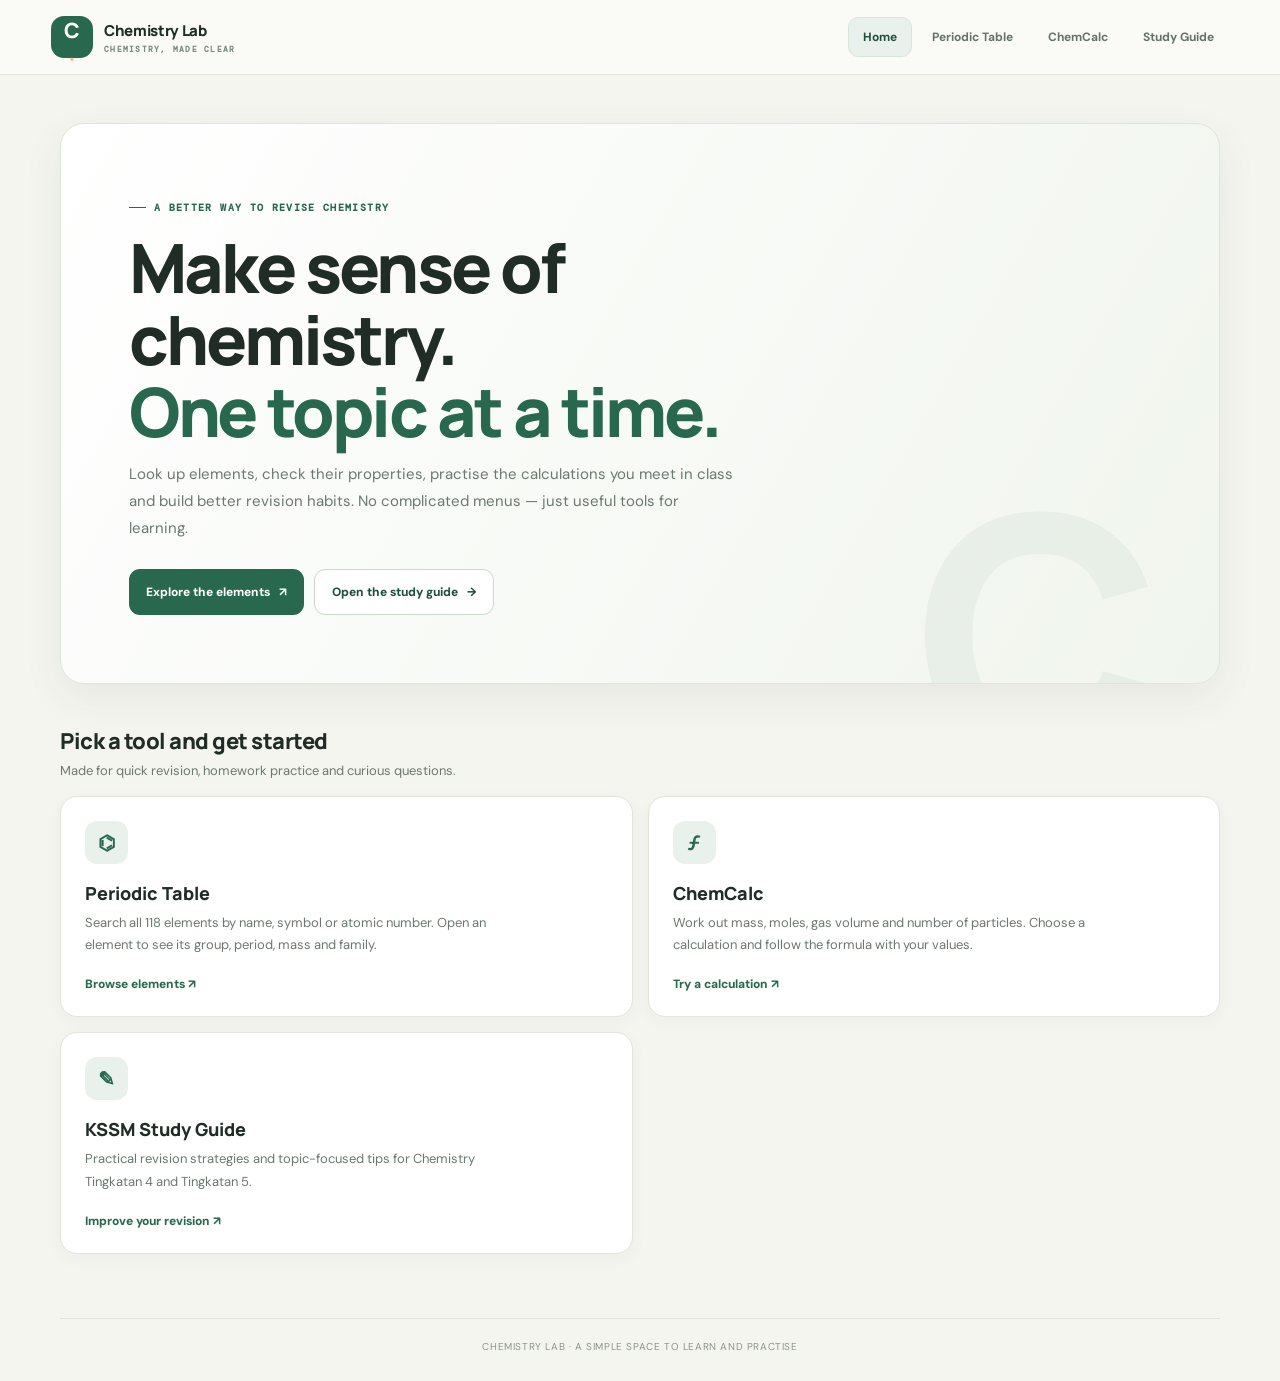
==== commit 74c506ce: "Add study guide to Chemistry Lab homepage" ====
--- a/index.html
+++ b/index.html
@@ -4,7 +4,7 @@
   <meta charset="UTF-8">
   <meta name="viewport" content="width=device-width, initial-scale=1.0">
   <meta name="theme-color" content="#28684f">
-  <meta name="description" content="A practical chemistry study space with an interactive periodic table and chemistry calculator.">
+  <meta name="description" content="A practical chemistry study space with an interactive periodic table, chemistry calculator and KSSM study guide.">
   <title>Chemistry Lab — Learn chemistry by doing</title>
   <link rel="preconnect" href="https://fonts.googleapis.com">
   <link rel="preconnect" href="https://fonts.gstatic.com" crossorigin>
@@ -24,6 +24,7 @@
         <a class="nav-link active" aria-current="page" href="index.html">Home</a>
         <a class="nav-link" href="pt.html">Periodic Table</a>
         <a class="nav-link" href="chemcalc.html">ChemCalc</a>
+        <a class="nav-link" href="tips.html">Study Guide</a>
       </div>
     </nav>
   </header>
@@ -32,10 +33,10 @@
     <section class="home-hero">
       <span class="page-kicker">A better way to revise chemistry</span>
       <h1>Make sense of chemistry.<br><span>One topic at a time.</span></h1>
-      <p>Look up elements, check their properties and practise the calculations you meet in class. No complicated menus — just useful tools for learning.</p>
+      <p>Look up elements, check their properties, practise the calculations you meet in class and build better revision habits. No complicated menus — just useful tools for learning.</p>
       <div class="hero-actions">
         <a class="action-link action-primary" href="pt.html">Explore the elements <span aria-hidden="true">↗</span></a>
-        <a class="action-link action-secondary" href="chemcalc.html">Open ChemCalc <span aria-hidden="true">→</span></a>
+        <a class="action-link action-secondary" href="tips.html">Open the study guide <span aria-hidden="true">→</span></a>
       </div>
     </section>
 
@@ -57,6 +58,12 @@
         <p>Work out mass, moles, gas volume and number of particles. Choose a calculation and follow the formula with your values.</p>
         <span class="card-arrow">Try a calculation <span aria-hidden="true">↗</span></span>
       </a>
+      <a class="tool-card" href="tips.html">
+        <span class="tool-icon" aria-hidden="true">✎</span>
+        <h3>KSSM Study Guide</h3>
+        <p>Practical revision strategies and topic-focused tips for Chemistry Tingkatan 4 and Tingkatan 5.</p>
+        <span class="card-arrow">Improve your revision <span aria-hidden="true">↗</span></span>
+      </a>
     </section>
   </main>
 
--- a/style.css
+++ b/style.css
@@ -371,3 +371,33 @@
 @media (prefers-reduced-motion:reduce) {
   *,*::before,*::after { scroll-behavior: auto !important; animation-duration: .01ms !important; transition-duration: .01ms !important; }
 }
+
+/* Optional dark theme for the periodic table */
+body.dark {
+  color-scheme: dark;
+  --bg: #17231c;
+  --surface: #213128;
+  --surface-raised: #293a30;
+  --line: #3a4d40;
+  --text: #edf4ed;
+  --muted: #a7b6a9;
+  --accent: #9bd0a8;
+  --accent-dark: #b4dfbd;
+  --accent-soft: #2a4433;
+  background: var(--bg);
+  color: var(--text);
+}
+body.dark .site-header { background: rgba(23,35,28,.93); border-color: var(--line); }
+body.dark .nav-link { color: #b2c0b4; }
+body.dark .nav-link:hover,body.dark .nav-link.active { color: var(--accent); background: var(--accent-soft); border-color: var(--line); }
+body.dark .brand-copy small,body.dark .brand p,body.dark .subtitle,body.dark .table-foot { color: var(--muted); }
+body.dark .btn,body.dark .search,body.dark .toolbar select,body.dark .settings-panel,body.dark .detail { background: var(--surface); color: var(--text); border-color: var(--line); }
+body.dark .element { background: color-mix(in srgb,var(--family) 18%,#213128); color: var(--text); border-color: color-mix(in srgb,var(--family) 55%,#3a4d40); }
+body.dark .el-name,body.dark .mass,body.dark .atomic { color: #c1d0c2; }
+body.dark .legend-item,body.dark .info { background: var(--surface-raised); border-color: var(--line); color: var(--muted); }
+body.dark .big-tile { background: color-mix(in srgb,var(--family) 22%,#213128); }
+body.dark .big-tile .el-name,body.dark .detail-note,body.dark .detail-title p,body.dark .info span,body.dark .setting { color: var(--muted); }
+body.dark .close { background: var(--surface-raised); color: var(--text); border-color: var(--line); }
+body.dark .overlay { background: rgba(5,12,7,.72); }
+body.dark .group-label,body.dark .period-label,body.dark .series-label { color: #9aaa9d; }
+body.dark kbd { color: var(--text); border-color: var(--line); }
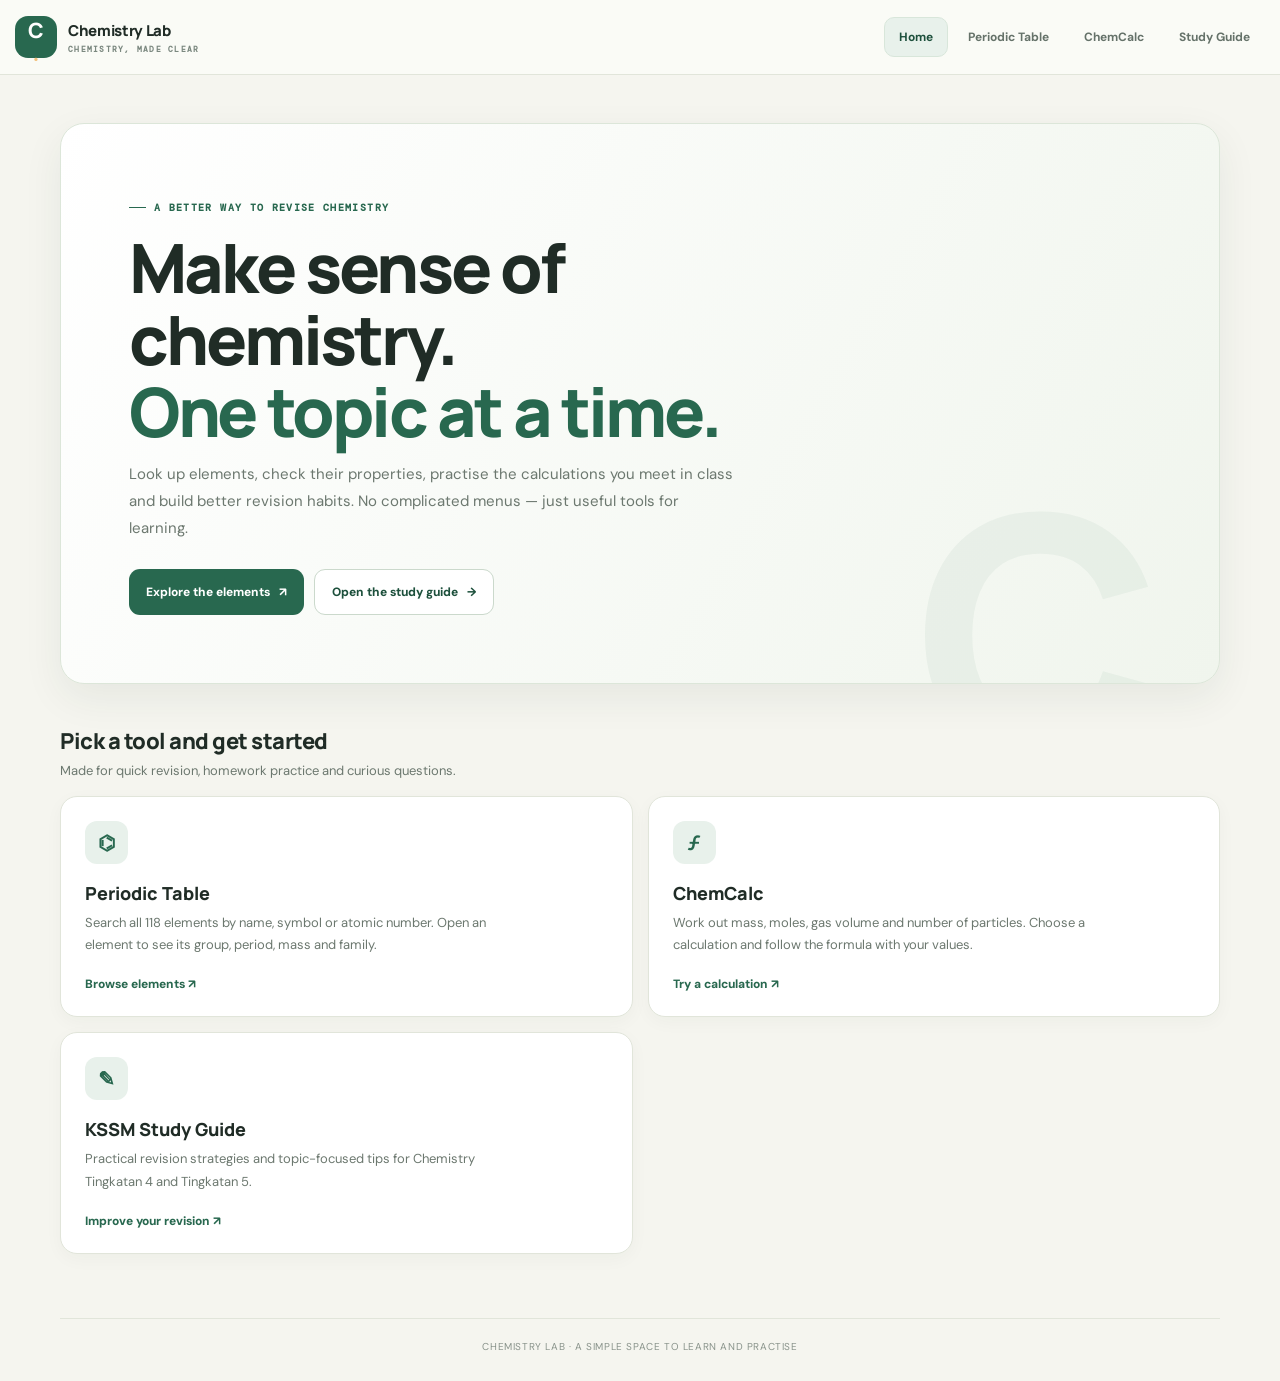
==== commit f27b8a5c: "Add supplied favicon across Chemistry Lab pages" ====
--- a/index.html
+++ b/index.html
@@ -4,6 +4,7 @@
   <meta charset="UTF-8">
   <meta name="viewport" content="width=device-width, initial-scale=1.0">
   <meta name="theme-color" content="#28684f">
+  <link rel="icon" type="image/png" sizes="16x16" href="assets/favicon-16x16.png">
   <meta name="description" content="A practical chemistry study space with an interactive periodic table, chemistry calculator and KSSM study guide.">
   <title>Chemistry Lab — Learn chemistry by doing</title>
   <link rel="preconnect" href="https://fonts.googleapis.com">
--- a/style.css
+++ b/style.css
@@ -336,7 +336,7 @@
 body.light .setting { color: #56645a; }
 
 /* Responsive layout */
-@media (max-width:760px) {
+@media (max-width:900px) {
   .site-header { padding: 8px 15px; }
   .nav-toggle { display: block; }
   .site-nav { flex-wrap: wrap; }
@@ -401,3 +401,168 @@
 body.dark .overlay { background: rgba(5,12,7,.72); }
 body.dark .group-label,body.dark .period-label,body.dark .series-label { color: #9aaa9d; }
 body.dark kbd { color: var(--text); border-color: var(--line); }
+
+
+/* KSSM Chemistry Study Guide */
+.tips-page { max-width: 1120px; }
+.tips-hero {
+  position: relative; overflow: hidden; padding: clamp(27px,5vw,54px);
+  border: 1px solid #dce6da; border-radius: 22px;
+  background: linear-gradient(135deg,#eef4eb 0%,#fbfaf5 72%);
+}
+.tips-hero::after {
+  content: "H₂O"; position: absolute; right: 3%; bottom: -35px;
+  color: rgba(40,104,79,.07); font: 800 clamp(100px,18vw,210px)/1 Manrope;
+  pointer-events: none;
+}
+.tips-hero > * { position: relative; z-index: 1; }
+.tips-hero h1 { max-width: 760px; margin: 15px 0 13px; font: 800 clamp(36px,6vw,62px)/1.08 Manrope; letter-spacing: -2.4px; }
+.tips-hero h1 span { color: var(--accent); }
+.tips-hero > p { max-width: 700px; color: var(--muted); font-size: 14px; line-height: 1.8; }
+.tips-hero-meta { display: flex; flex-wrap: wrap; gap: 8px; margin-top: 24px; }
+.tips-hero-meta span,.topic-tag {
+  padding: 7px 10px; border: 1px solid #d6e2d5; border-radius: 30px;
+  color: var(--accent-dark); background: rgba(255,255,255,.7);
+  font: 700 9px 'DM Mono',monospace; letter-spacing: .5px;
+}
+.tips-section { margin-top: 43px; }
+.tips-section-heading { display: flex; align-items: end; justify-content: space-between; gap: 22px; margin-bottom: 17px; }
+.tips-section-heading h2 { margin: 7px 0 0; font: 800 clamp(22px,3.5vw,30px) Manrope; letter-spacing: -.8px; }
+.tips-section-heading > p { max-width: 420px; margin: 0 0 2px; color: var(--muted); font-size: 12px; line-height: 1.7; }
+.study-steps { display: grid; grid-template-columns: repeat(4,minmax(0,1fr)); gap: 11px; }
+.study-step,.topic-tip,.answer-card {
+  padding: 19px; border: 1px solid var(--line); border-radius: 15px;
+  background: var(--surface); box-shadow: 0 5px 18px rgba(34,55,42,.025);
+}
+.step-number { color: var(--accent); font: 700 11px 'DM Mono',monospace; }
+.study-step h3,.topic-tip h3,.answer-card h3 { margin: 13px 0 7px; font: 800 15px Manrope; }
+.study-step p,.topic-tip li,.answer-card > p:last-child { color: var(--muted); font-size: 11px; line-height: 1.75; }
+.study-step p { margin: 0; }
+.topic-tip-grid { display: grid; grid-template-columns: repeat(3,minmax(0,1fr)); gap: 11px; }
+.topic-tip { padding: 20px; }
+.topic-tag { display: inline-block; padding: 5px 8px; font-size: 8px; }
+.topic-tip h3 { margin-top: 12px; }
+.topic-tip ul { margin: 9px 0 0; padding-left: 17px; }
+.topic-tip li { margin: 7px 0; padding-left: 2px; }
+.answer-grid { display: grid; grid-template-columns: repeat(3,minmax(0,1fr)); gap: 11px; }
+.answer-card { padding: 20px; }
+.answer-card h3 { margin-top: 0; }
+.answer-pattern { margin: 12px 0; padding: 10px; border-radius: 9px; background: var(--accent-soft); color: var(--accent-dark); font: 700 10px/1.6 'DM Mono',monospace; }
+.answer-card > p:last-child { margin-bottom: 0; }
+.revision-checklist { display: grid; grid-template-columns: repeat(2,minmax(0,1fr)); gap: 10px; padding: 19px; border: 1px solid var(--line); border-radius: 15px; background: var(--surface); }
+.revision-checklist label { display: flex; align-items: flex-start; gap: 10px; color: var(--muted); font-size: 12px; line-height: 1.6; }
+.revision-checklist input { margin-top: 3px; accent-color: var(--accent); }
+.tips-note { margin: 15px 0 0; padding: 13px 15px; border-left: 3px solid #d9a15d; background: #fbf6ed; color: #75664e; font-size: 11px; line-height: 1.7; }
+body.dark .tips-hero { border-color: var(--line); background: linear-gradient(135deg,#24372b,#1d2c22); }
+body.dark .tips-hero::after { color: rgba(155,208,168,.07); }
+body.dark .tips-hero-meta span,body.dark .topic-tag { color: var(--accent); background: var(--surface-raised); border-color: var(--line); }
+body.dark .tips-note { background: #3a3327; border-color: #b98b50; color: #e5d4b5; }
+@media (max-width:850px) {
+  .study-steps { grid-template-columns: repeat(2,minmax(0,1fr)); }
+  .topic-tip-grid { grid-template-columns: repeat(2,minmax(0,1fr)); }
+}
+@media (max-width:620px) {
+  .tips-hero h1 { letter-spacing: -1.5px; }
+  .tips-section-heading { align-items: flex-start; flex-direction: column; gap: 8px; }
+  .topic-tip-grid,.answer-grid,.revision-checklist { grid-template-columns: 1fr; }
+}
+
+
+/* Cross-device refinements: Android, iOS, phones and tablets */
+html { -webkit-text-size-adjust: 100%; text-size-adjust: 100%; }
+body { overflow-x: hidden; }
+.site-header {
+  padding-left: max(15px, env(safe-area-inset-left));
+  padding-right: max(15px, env(safe-area-inset-right));
+}
+button, a, input, select { touch-action: manipulation; }
+button, .nav-link, .action-link { -webkit-tap-highlight-color: transparent; }
+.table-shell {
+  max-width: 100%;
+  overflow-x: auto;
+  overscroll-behavior-x: contain;
+  -webkit-overflow-scrolling: touch;
+  scrollbar-width: thin;
+}
+.table-shell:focus-within { outline-offset: 2px; }
+.overlay {
+  padding: max(12px, env(safe-area-inset-top)) max(12px, env(safe-area-inset-right))
+    max(12px, env(safe-area-inset-bottom)) max(12px, env(safe-area-inset-left));
+}
+.detail {
+  max-height: 90vh;
+  max-height: 90dvh;
+  overscroll-behavior: contain;
+  -webkit-overflow-scrolling: touch;
+}
+@media (max-width: 900px) {
+  .site-nav { gap: 12px; }
+  .nav-toggle { flex: 0 0 44px; min-width: 44px; min-height: 44px; }
+  .nav-link { min-height: 44px; }
+  .home-hero { padding: clamp(25px,5vw,42px); }
+  .tool-grid { grid-template-columns: repeat(2,minmax(0,1fr)); }
+  .tips-page { width: min(calc(100% - 30px), 760px); }
+  .app { padding-top: 20px; }
+  .toolbar { align-items: stretch; }
+  .search-wrap { min-width: min(100%,240px); }
+}
+@media (max-width: 760px) {
+  .topbar { align-items: flex-start; flex-direction: column; }
+  .top-actions { width: 100%; }
+  .toolbar .search-wrap { flex: 1 1 100%; max-width: none; }
+  .toolbar select { flex: 1 1 180px; min-height: 44px; }
+  .toolbar .btn { min-height: 44px; }
+  .table-foot { line-height: 1.7; }
+  .detail { width: 100%; }
+}
+@media (max-width: 600px) {
+  .page-wrap { width: calc(100% - 28px); margin: 25px auto 42px; }
+  .home-hero { padding: 25px 20px; border-radius: 18px; }
+  .home-hero h1 { font-size: clamp(34px,9vw,46px); letter-spacing: -1.6px; }
+  .home-hero p { font-size: 14px; }
+  .hero-actions { align-items: stretch; flex-direction: column; }
+  .action-link { width: 100%; min-height: 48px; }
+  .tool-grid { grid-template-columns: 1fr; gap: 11px; }
+  .tool-card { min-height: 0; padding: 20px; }
+  .tips-hero { padding: 25px 20px; border-radius: 18px; }
+  .tips-hero h1 { font-size: clamp(34px,9vw,46px); }
+  .tips-hero > p { font-size: 13px; }
+  .study-steps { grid-template-columns: 1fr 1fr; }
+  .topic-tip-grid,.answer-grid,.revision-checklist { grid-template-columns: 1fr; }
+  .tips-section { margin-top: 32px; }
+  .tips-section-heading > p { font-size: 12px; }
+  .container { width: 100%; }
+  .intro h1 { font-size: clamp(30px,8vw,40px); }
+  .calculator,.reference { border-radius: 15px; }
+  .mode { min-height: 104px; padding: 12px 10px; }
+  .mode strong { display: block; }
+  .mode small { font-size: 10px; }
+  .section-heading { align-items: flex-start; gap: 8px; }
+  .step { text-align: right; line-height: 1.5; }
+  .field input,.field select,.search,.toolbar select {
+    min-height: 48px;
+    font-size: 16px; /* Prevents automatic input zoom in iOS Safari */
+  }
+  .calculate-btn { min-height: 48px; width: 100%; }
+  .result { overflow-wrap: anywhere; }
+  .reference-card { min-width: 0; }
+  .site-footer { padding-bottom: max(22px, env(safe-area-inset-bottom)); }
+}
+@media (max-width: 420px) {
+  .brand-copy strong { font-size: 14px; }
+  .brand-copy small { font-size: 7px; letter-spacing: .9px; }
+  .study-steps { grid-template-columns: 1fr; }
+  .tips-hero-meta { gap: 6px; }
+  .tips-hero-meta span { font-size: 8px; }
+  .calculator,.reference { padding: 15px; }
+  .mode-grid { gap: 7px; }
+  .mode { min-height: 98px; }
+  .top-actions .btn { flex: 1 1 auto; min-height: 44px; }
+  .stats { flex-wrap: wrap; }
+  .detail-main { align-items: flex-start; }
+}
+@media (orientation: landscape) and (max-height: 500px) {
+  .site-header { position: relative; }
+  .overlay { align-items: start; overflow-y: auto; }
+  .detail { max-height: none; }
+}
